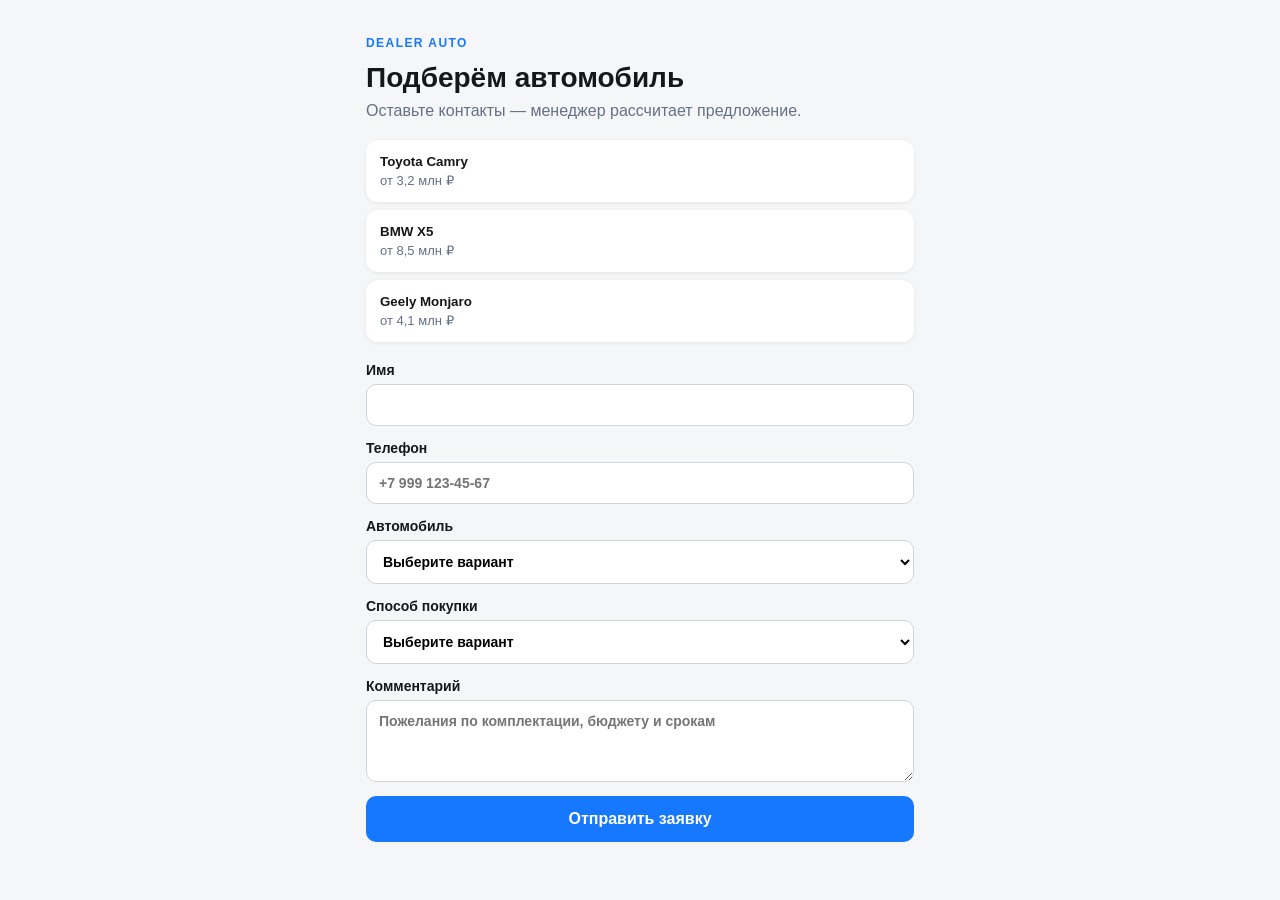
==== showcase_webapp_bot/web/index.html @ 3df27ef3 "Refactor bot structure: migrate to package format, remove legacy files, and enhance configuration ha" ====
<!doctype html>
<html lang="ru">
<head>
  <meta charset="utf-8">
  <meta name="viewport" content="width=device-width, initial-scale=1">
  <title>Подбор автомобиля</title>
  <link rel="stylesheet" href="style.css">
  <script src="https://telegram.org/js/telegram-web-app.js"></script>
</head>
<body>
  <main class="container">
    <p class="eyebrow">DEALER AUTO</p>
    <h1>Подберём автомобиль</h1>
    <p class="subtitle">Оставьте контакты — менеджер рассчитает предложение.</p>
    <section class="cars" aria-label="Примеры автомобилей">
      <button type="button" data-car="Toyota Camry">Toyota Camry <span>от 3,2 млн ₽</span></button>
      <button type="button" data-car="BMW X5">BMW X5 <span>от 8,5 млн ₽</span></button>
      <button type="button" data-car="Geely Monjaro">Geely Monjaro <span>от 4,1 млн ₽</span></button>
    </section>
    <form id="lead-form">
      <label>Имя<input name="name" required maxlength="80" autocomplete="name"></label>
      <label>Телефон<input name="phone" required maxlength="30" inputmode="tel" placeholder="+7 999 123-45-67"></label>
      <label>Автомобиль<select name="car_interest" id="car-interest" required><option value="">Выберите вариант</option><option>Toyota Camry</option><option>BMW X5</option><option>Geely Monjaro</option><option>Нужен индивидуальный подбор</option></select></label>
      <label>Способ покупки<select name="purchase_method" required><option value="">Выберите вариант</option><option>Наличные</option><option>Кредит</option><option>Трейд-ин</option><option>Нужна консультация</option></select></label>
      <label>Комментарий<textarea name="comment" maxlength="500" placeholder="Пожелания по комплектации, бюджету и срокам"></textarea></label>
      <button class="submit" type="submit">Отправить заявку</button>
    </form>
  </main>
  <script src="app.js"></script>
</body>
</html>
---- showcase_webapp_bot/web/style.css ----
:root { color-scheme: light; font-family: Arial, sans-serif; background: var(--tg-theme-bg-color, #f5f6f8); color: var(--tg-theme-text-color, #15171a); }
* { box-sizing: border-box; }
body { margin: 0; }
.container { max-width: 580px; margin: auto; padding: 24px 16px 36px; }
.eyebrow { color: var(--tg-theme-button-color, #1677ff); font-size: 12px; font-weight: 700; letter-spacing: .12em; }
h1 { margin: 4px 0 8px; font-size: 28px; }
.subtitle { margin: 0 0 20px; color: var(--tg-theme-hint-color, #667085); }
.cars { display: grid; gap: 8px; margin-bottom: 20px; }
.cars button { border: 0; border-radius: 12px; padding: 14px; background: #fff; color: inherit; text-align: left; font-weight: 700; box-shadow: 0 1px 4px #00000012; }
.cars span { display: block; margin-top: 4px; color: #667085; font-size: 13px; font-weight: 400; }
form { display: grid; gap: 14px; }
label { display: grid; gap: 6px; font-size: 14px; font-weight: 600; }
input, select, textarea { width: 100%; border: 1px solid #d0d5dd; border-radius: 10px; padding: 12px; font: inherit; background: #fff; }
textarea { min-height: 82px; resize: vertical; }
.submit { border: 0; border-radius: 10px; padding: 14px; background: var(--tg-theme-button-color, #1677ff); color: var(--tg-theme-button-text-color, #fff); font: inherit; font-weight: 700; }
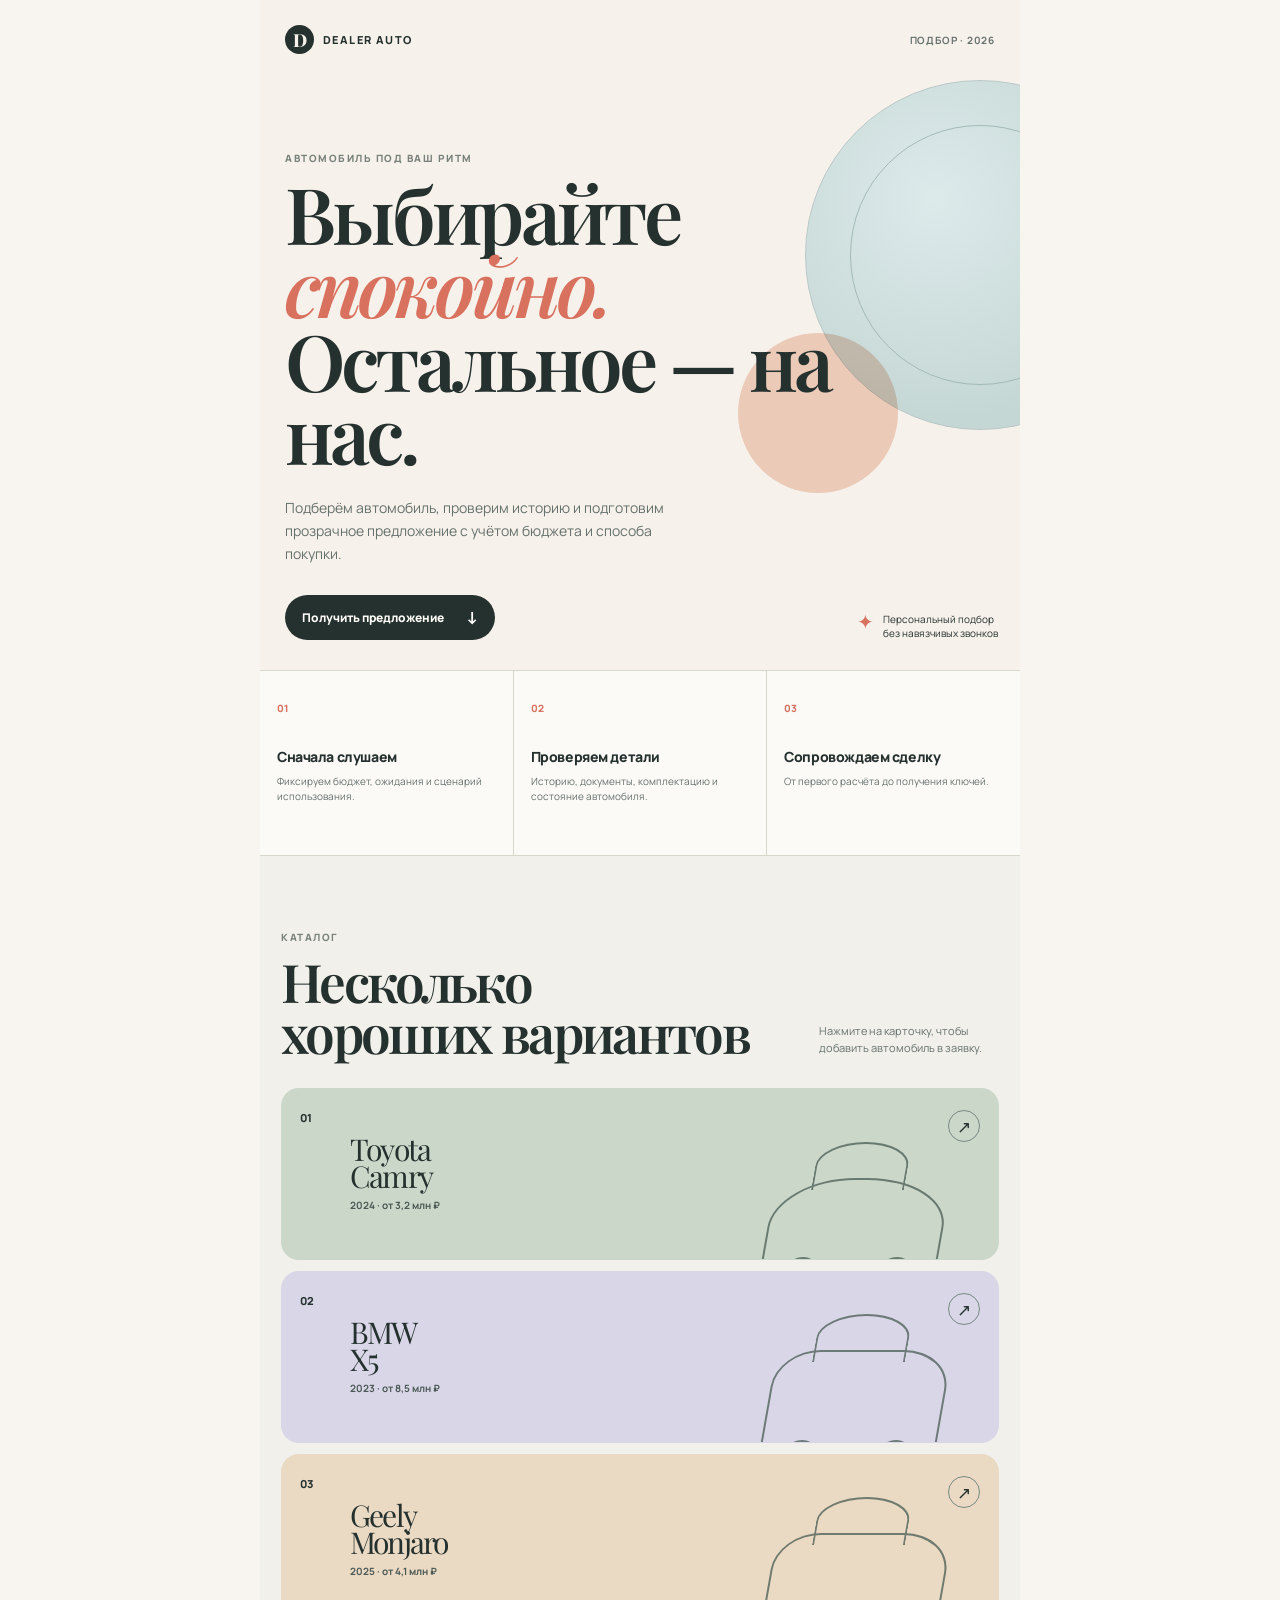
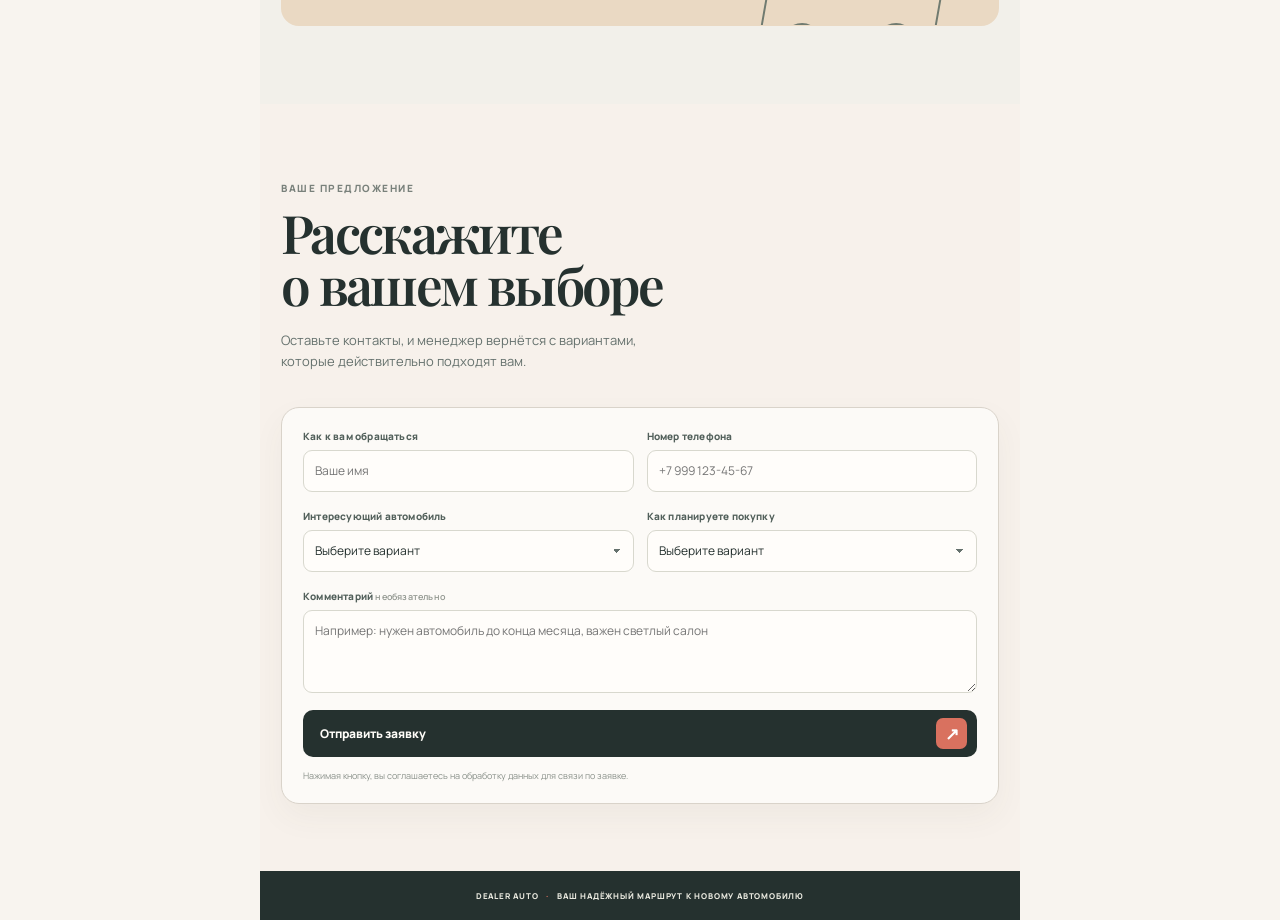
==== commit 4b6169aa: "очистка" ====
--- a/showcase_webapp_bot/web/index.html
+++ b/showcase_webapp_bot/web/index.html
@@ -3,29 +3,140 @@
 <head>
   <meta charset="utf-8">
   <meta name="viewport" content="width=device-width, initial-scale=1">
-  <title>Подбор автомобиля</title>
+  <meta name="theme-color" content="#f7f1eb">
+  <title>Dealer Auto — подбор автомобиля</title>
+  <link rel="preconnect" href="https://fonts.googleapis.com">
+  <link rel="preconnect" href="https://fonts.gstatic.com" crossorigin>
+  <link href="https://fonts.googleapis.com/css2?family=Manrope:wght@400;500;600;700;800&family=Playfair+Display:wght@600;700&display=swap" rel="stylesheet">
   <link rel="stylesheet" href="style.css">
   <script src="https://telegram.org/js/telegram-web-app.js"></script>
 </head>
 <body>
-  <main class="container">
-    <p class="eyebrow">DEALER AUTO</p>
-    <h1>Подберём автомобиль</h1>
-    <p class="subtitle">Оставьте контакты — менеджер рассчитает предложение.</p>
-    <section class="cars" aria-label="Примеры автомобилей">
-      <button type="button" data-car="Toyota Camry">Toyota Camry <span>от 3,2 млн ₽</span></button>
-      <button type="button" data-car="BMW X5">BMW X5 <span>от 8,5 млн ₽</span></button>
-      <button type="button" data-car="Geely Monjaro">Geely Monjaro <span>от 4,1 млн ₽</span></button>
+  <main class="page">
+    <section class="hero">
+      <div class="hero__topline">
+        <a class="brand" href="#top" aria-label="Dealer Auto">
+          <span class="brand__mark">D</span>
+          <span>DEALER AUTO</span>
+        </a>
+        <span class="hero__label">Подбор · 2026</span>
+      </div>
+
+      <div class="hero__content" id="top">
+        <p class="kicker">Автомобиль под ваш ритм</p>
+        <h1>Выбирайте <em>спокойно.</em><br>Остальное — на нас.</h1>
+        <p class="hero__description">Подберём автомобиль, проверим историю и подготовим прозрачное предложение с учётом бюджета и способа покупки.</p>
+        <a class="hero__cta" href="#request">Получить предложение <span>↓</span></a>
+      </div>
+
+      <div class="hero__note">
+        <span class="hero__note-icon">✦</span>
+        <p>Персональный подбор<br>без навязчивых звонков</p>
+      </div>
+      <div class="orb orb--blue"></div>
+      <div class="orb orb--peach"></div>
     </section>
-    <form id="lead-form">
-      <label>Имя<input name="name" required maxlength="80" autocomplete="name"></label>
-      <label>Телефон<input name="phone" required maxlength="30" inputmode="tel" placeholder="+7 999 123-45-67"></label>
-      <label>Автомобиль<select name="car_interest" id="car-interest" required><option value="">Выберите вариант</option><option>Toyota Camry</option><option>BMW X5</option><option>Geely Monjaro</option><option>Нужен индивидуальный подбор</option></select></label>
-      <label>Способ покупки<select name="purchase_method" required><option value="">Выберите вариант</option><option>Наличные</option><option>Кредит</option><option>Трейд-ин</option><option>Нужна консультация</option></select></label>
-      <label>Комментарий<textarea name="comment" maxlength="500" placeholder="Пожелания по комплектации, бюджету и срокам"></textarea></label>
-      <button class="submit" type="submit">Отправить заявку</button>
-    </form>
+
+    <section class="benefits" aria-label="Преимущества">
+      <article class="benefit">
+        <span>01</span>
+        <h2>Сначала слушаем</h2>
+        <p>Фиксируем бюджет, ожидания и сценарий использования.</p>
+      </article>
+      <article class="benefit">
+        <span>02</span>
+        <h2>Проверяем детали</h2>
+        <p>Историю, документы, комплектацию и состояние автомобиля.</p>
+      </article>
+      <article class="benefit">
+        <span>03</span>
+        <h2>Сопровождаем сделку</h2>
+        <p>От первого расчёта до получения ключей.</p>
+      </article>
+    </section>
+
+    <section class="catalog" aria-labelledby="catalog-title">
+      <div class="section-heading">
+        <div>
+          <p class="kicker">Каталог</p>
+          <h2 id="catalog-title">Несколько<br>хороших вариантов</h2>
+        </div>
+        <p>Нажмите на карточку, чтобы добавить автомобиль в заявку.</p>
+      </div>
+
+      <div class="car-list">
+        <button class="car-card car-card--sage" type="button" data-car="Toyota Camry" aria-pressed="false">
+          <span class="car-card__number">01</span>
+          <span class="car-card__visual car-card__visual--sedan" aria-hidden="true"><i></i></span>
+          <span class="car-card__title">Toyota<br>Camry</span>
+          <span class="car-card__meta">2024 · от 3,2 млн ₽</span>
+          <span class="car-card__arrow">↗</span>
+        </button>
+        <button class="car-card car-card--lavender" type="button" data-car="BMW X5" aria-pressed="false">
+          <span class="car-card__number">02</span>
+          <span class="car-card__visual car-card__visual--suv" aria-hidden="true"><i></i></span>
+          <span class="car-card__title">BMW<br>X5</span>
+          <span class="car-card__meta">2023 · от 8,5 млн ₽</span>
+          <span class="car-card__arrow">↗</span>
+        </button>
+        <button class="car-card car-card--sand" type="button" data-car="Geely Monjaro" aria-pressed="false">
+          <span class="car-card__number">03</span>
+          <span class="car-card__visual car-card__visual--suv" aria-hidden="true"><i></i></span>
+          <span class="car-card__title">Geely<br>Monjaro</span>
+          <span class="car-card__meta">2025 · от 4,1 млн ₽</span>
+          <span class="car-card__arrow">↗</span>
+        </button>
+      </div>
+    </section>
+
+    <section class="request" id="request" aria-labelledby="request-title">
+      <div class="request__intro">
+        <p class="kicker">Ваше предложение</p>
+        <h2 id="request-title">Расскажите<br>о вашем выборе</h2>
+        <p>Оставьте контакты, и менеджер вернётся с вариантами, которые действительно подходят вам.</p>
+      </div>
+
+      <form class="lead-form" id="lead-form">
+        <label class="field">
+          <span>Как к вам обращаться</span>
+          <input name="name" required maxlength="80" autocomplete="name" placeholder="Ваше имя">
+        </label>
+        <label class="field">
+          <span>Номер телефона</span>
+          <input name="phone" required maxlength="30" inputmode="tel" autocomplete="tel" placeholder="+7 999 123-45-67">
+        </label>
+        <label class="field">
+          <span>Интересующий автомобиль</span>
+          <select name="car_interest" id="car-interest" required>
+            <option value="">Выберите вариант</option>
+            <option>Toyota Camry</option>
+            <option>BMW X5</option>
+            <option>Geely Monjaro</option>
+            <option>Нужен индивидуальный подбор</option>
+          </select>
+        </label>
+        <label class="field">
+          <span>Как планируете покупку</span>
+          <select name="purchase_method" required>
+            <option value="">Выберите вариант</option>
+            <option>Наличные</option>
+            <option>Кредит</option>
+            <option>Трейд-ин</option>
+            <option>Нужна консультация</option>
+          </select>
+        </label>
+        <label class="field field--full">
+          <span>Комментарий <small>необязательно</small></span>
+          <textarea name="comment" maxlength="500" placeholder="Например: нужен автомобиль до конца месяца, важен светлый салон"></textarea>
+        </label>
+        <button class="submit" type="submit"><span>Отправить заявку</span><i>↗</i></button>
+        <p class="form-note">Нажимая кнопку, вы соглашаетесь на обработку данных для связи по заявке.</p>
+      </form>
+    </section>
+
+    <footer>DEALER AUTO <span>·</span> ВАШ НАДЁЖНЫЙ МАРШРУТ К НОВОМУ АВТОМОБИЛЮ</footer>
   </main>
+  <div class="toast" id="toast" role="status" aria-live="polite"></div>
   <script src="app.js"></script>
 </body>
 </html>
--- a/showcase_webapp_bot/web/style.css
+++ b/showcase_webapp_bot/web/style.css
@@ -1,15 +1,100 @@
-:root { color-scheme: light; font-family: Arial, sans-serif; background: var(--tg-theme-bg-color, #f5f6f8); color: var(--tg-theme-text-color, #15171a); }
+:root {
+  --ink: #25312f;
+  --muted: #65716d;
+  --paper: #f8f4ef;
+  --cream: #fcfaf7;
+  --line: #d8d7cc;
+  --sage: #cbd8c9;
+  --lavender: #d9d6e8;
+  --sand: #ead9c3;
+  --coral: #d9715f;
+  font-family: "Manrope", Arial, sans-serif;
+  color: var(--ink);
+  background: var(--paper);
+}
+
 * { box-sizing: border-box; }
-body { margin: 0; }
-.container { max-width: 580px; margin: auto; padding: 24px 16px 36px; }
-.eyebrow { color: var(--tg-theme-button-color, #1677ff); font-size: 12px; font-weight: 700; letter-spacing: .12em; }
-h1 { margin: 4px 0 8px; font-size: 28px; }
-.subtitle { margin: 0 0 20px; color: var(--tg-theme-hint-color, #667085); }
-.cars { display: grid; gap: 8px; margin-bottom: 20px; }
-.cars button { border: 0; border-radius: 12px; padding: 14px; background: #fff; color: inherit; text-align: left; font-weight: 700; box-shadow: 0 1px 4px #00000012; }
-.cars span { display: block; margin-top: 4px; color: #667085; font-size: 13px; font-weight: 400; }
-form { display: grid; gap: 14px; }
-label { display: grid; gap: 6px; font-size: 14px; font-weight: 600; }
-input, select, textarea { width: 100%; border: 1px solid #d0d5dd; border-radius: 10px; padding: 12px; font: inherit; background: #fff; }
-textarea { min-height: 82px; resize: vertical; }
-.submit { border: 0; border-radius: 10px; padding: 14px; background: var(--tg-theme-button-color, #1677ff); color: var(--tg-theme-button-text-color, #fff); font: inherit; font-weight: 700; }
+html { scroll-behavior: smooth; }
+body { margin: 0; background: var(--paper); }
+button, input, select, textarea { font: inherit; }
+button { cursor: pointer; }
+
+.page { max-width: 760px; margin: 0 auto; overflow: hidden; background: var(--cream); }
+.hero { position: relative; min-height: 590px; padding: 25px 25px 30px; overflow: hidden; background: #f7f1eb; }
+.hero__topline, .section-heading, .request { position: relative; z-index: 2; }
+.hero__topline { display: flex; justify-content: space-between; align-items: center; }
+.brand { display: inline-flex; align-items: center; gap: 9px; color: var(--ink); text-decoration: none; font-size: 11px; font-weight: 800; letter-spacing: .13em; }
+.brand__mark { display: grid; width: 29px; height: 29px; place-items: center; border-radius: 50%; background: var(--ink); color: #f7f1eb; font-family: "Playfair Display", serif; font-size: 18px; letter-spacing: 0; }
+.hero__label { color: var(--muted); font-size: 10px; font-weight: 700; letter-spacing: .08em; text-transform: uppercase; }
+.hero__content { position: relative; z-index: 1; margin-top: 97px; max-width: 560px; }
+.kicker { margin: 0 0 12px; color: #79817b; font-size: 10px; font-weight: 800; letter-spacing: .15em; text-transform: uppercase; }
+h1, h2 { margin: 0; font-family: "Playfair Display", Georgia, serif; font-weight: 600; letter-spacing: -.05em; }
+h1 { font-size: clamp(46px, 10vw, 78px); line-height: .94; }
+h1 em { color: var(--coral); font-weight: 600; }
+.hero__description { max-width: 390px; margin: 26px 0 29px; color: var(--muted); font-size: 14px; line-height: 1.65; }
+.hero__cta { display: inline-flex; align-items: center; gap: 22px; padding: 14px 17px; border-radius: 99px; background: var(--ink); color: #fffdf9; font-size: 12px; font-weight: 800; text-decoration: none; transition: transform .2s ease, background .2s ease; }
+.hero__cta:hover { background: #394743; transform: translateY(-2px); }
+.hero__cta span { font-size: 17px; line-height: .7; }
+.hero__note { position: absolute; z-index: 2; right: 22px; bottom: 29px; display: flex; gap: 9px; align-items: flex-start; color: var(--ink); font-size: 10px; line-height: 1.45; }
+.hero__note p { margin: 0; }
+.hero__note-icon { color: var(--coral); font-size: 20px; line-height: 1; }
+.orb { position: absolute; border-radius: 50%; filter: blur(.2px); }
+.orb--blue { width: 350px; height: 350px; right: -135px; top: 80px; border: 1px solid #b9c7c7; background: radial-gradient(circle at 37% 34%, #dceaea, #c5d7d5 70%); }
+.orb--blue::before { content: ""; position: absolute; inset: 44px; border: 1px solid #a3bab6; border-radius: inherit; }
+.orb--peach { width: 160px; height: 160px; top: 333px; right: 122px; background: #efc8b5; opacity: .75; mix-blend-mode: multiply; }
+
+.benefits { display: grid; grid-template-columns: repeat(3, 1fr); gap: 1px; background: var(--line); border-top: 1px solid var(--line); border-bottom: 1px solid var(--line); }
+.benefit { min-height: 184px; padding: 24px 17px; background: var(--cream); }
+.benefit span { color: var(--coral); font-size: 10px; font-weight: 800; }
+.benefit h2 { margin-top: 30px; font-family: "Manrope", Arial, sans-serif; font-size: 14px; font-weight: 800; letter-spacing: -.03em; }
+.benefit p { margin: 8px 0 0; color: var(--muted); font-size: 10px; line-height: 1.5; }
+
+.catalog { padding: 74px 21px 78px; background: #f2f0ea; }
+.section-heading { display: flex; justify-content: space-between; gap: 20px; align-items: end; margin-bottom: 29px; }
+.section-heading h2, .request h2 { font-size: clamp(34px, 7.5vw, 53px); line-height: .98; }
+.section-heading > p { max-width: 180px; margin: 0 0 3px; color: var(--muted); font-size: 11px; line-height: 1.55; }
+.car-list { display: grid; gap: 11px; }
+.car-card { position: relative; display: grid; grid-template-columns: 50px 1fr auto; grid-template-rows: auto auto; min-height: 172px; padding: 21px 18px; overflow: hidden; border: 1px solid transparent; border-radius: 18px; color: var(--ink); text-align: left; transition: transform .22s ease, border-color .22s ease, box-shadow .22s ease; }
+.car-card:hover, .car-card.is-selected { border-color: var(--ink); box-shadow: 5px 6px 0 #25312f; transform: translate(-3px, -3px); }
+.car-card--sage { background: var(--sage); }
+.car-card--lavender { background: var(--lavender); }
+.car-card--sand { background: var(--sand); }
+.car-card__number { align-self: start; font-size: 11px; font-weight: 800; }
+.car-card__title { position: relative; z-index: 1; grid-column: 2; align-self: end; font-family: "Playfair Display", Georgia, serif; font-size: 30px; line-height: .9; letter-spacing: -.06em; }
+.car-card__meta { position: relative; z-index: 1; grid-column: 2; margin-top: 8px; color: #4b5955; font-size: 10px; font-weight: 700; }
+.car-card__arrow { display: grid; grid-column: 3; grid-row: 1; width: 32px; height: 32px; place-items: center; border: 1px solid #788883; border-radius: 50%; font-size: 17px; }
+.car-card__visual { position: absolute; z-index: 0; right: 55px; bottom: -22px; width: 176px; height: 103px; border: 2px solid #4e6059; border-radius: 45% 48% 15% 15% / 48% 48% 12% 12%; opacity: .78; transform: skewX(-10deg); }
+.car-card__visual::before, .car-card__visual::after { content: ""; position: absolute; bottom: -16px; width: 34px; height: 34px; border: 2px solid #4e6059; border-radius: 50%; background: inherit; }
+.car-card__visual::before { left: 20px; }.car-card__visual::after { right: 20px; }
+.car-card__visual i { position: absolute; left: 35px; top: -38px; width: 93px; height: 48px; border: 2px solid #4e6059; border-bottom: 0; border-radius: 50% 50% 0 0; }
+.car-card__visual--suv { height: 114px; border-radius: 25% 28% 12% 12% / 32% 35% 12% 12%; }
+
+.request { padding: 77px 21px 67px; background: #f7f1eb; }
+.request__intro { max-width: 460px; }
+.request__intro > p:last-child { max-width: 380px; margin: 19px 0 35px; color: var(--muted); font-size: 13px; line-height: 1.6; }
+.lead-form { display: grid; grid-template-columns: repeat(2, minmax(0, 1fr)); gap: 17px 13px; padding: 21px; border: 1px solid #d9d3ca; border-radius: 18px; background: #fcfaf7; box-shadow: 0 13px 32px #4d4c3c0d; }
+.field { display: grid; gap: 7px; }
+.field--full { grid-column: 1 / -1; }
+.field > span { color: #52605b; font-size: 10px; font-weight: 800; letter-spacing: .02em; }
+.field small { color: #929790; font-size: 9px; font-weight: 600; }
+input, select, textarea { width: 100%; appearance: none; border: 1px solid #d8d8ce; border-radius: 9px; outline: none; background: #fffdfa; color: var(--ink); font-size: 12px; transition: border-color .2s ease, box-shadow .2s ease; }
+input, select { height: 42px; padding: 0 11px; }
+select { background-image: linear-gradient(45deg, transparent 50%, #65716d 50%), linear-gradient(135deg, #65716d 50%, transparent 50%); background-position: calc(100% - 16px) 18px, calc(100% - 12px) 18px; background-size: 4px 4px, 4px 4px; background-repeat: no-repeat; }
+textarea { min-height: 83px; padding: 11px; resize: vertical; }
+input:focus, select:focus, textarea:focus { border-color: #8da9a2; box-shadow: 0 0 0 3px #cbd8c980; }
+.submit { display: flex; grid-column: 1 / -1; justify-content: space-between; align-items: center; padding: 8px 10px 8px 17px; border: 0; border-radius: 10px; background: var(--ink); color: #fffdf9; font-size: 12px; font-weight: 800; transition: transform .2s ease, background .2s ease; }
+.submit:hover { background: #3d504b; transform: translateY(-2px); }
+.submit i { display: grid; width: 31px; height: 31px; place-items: center; border-radius: 7px; background: var(--coral); color: #fff; font-style: normal; font-size: 17px; }
+.form-note { grid-column: 1 / -1; margin: -5px 0 0; color: #8a918a; font-size: 9px; line-height: 1.45; }
+footer { padding: 19px 17px; background: var(--ink); color: #e9e9df; font-size: 8px; font-weight: 800; letter-spacing: .1em; text-align: center; }
+footer span { margin: 0 5px; color: var(--coral); }
+.toast { position: fixed; z-index: 10; left: 50%; bottom: 24px; width: max-content; max-width: calc(100vw - 40px); padding: 11px 15px; border-radius: 99px; background: var(--ink); color: #fff; font-size: 11px; font-weight: 700; opacity: 0; pointer-events: none; transform: translate(-50%, 20px); transition: opacity .25s ease, transform .25s ease; }
+.toast.is-visible { opacity: 1; transform: translate(-50%, 0); }
+
+@media (max-width: 430px) {
+  .hero { min-height: 564px; }.hero__content { margin-top: 82px; }.hero__label { display: none; }
+  .orb--blue { right: -200px; }.orb--peach { right: 60px; top: 363px; }
+  .benefit { min-height: 161px; padding: 18px 11px; }.benefit h2 { margin-top: 25px; font-size: 12px; }
+  .section-heading { align-items: start; flex-direction: column; }.section-heading > p { max-width: 245px; }
+  .lead-form { grid-template-columns: 1fr; }.field--full { grid-column: auto; }.submit, .form-note { grid-column: auto; }
+}
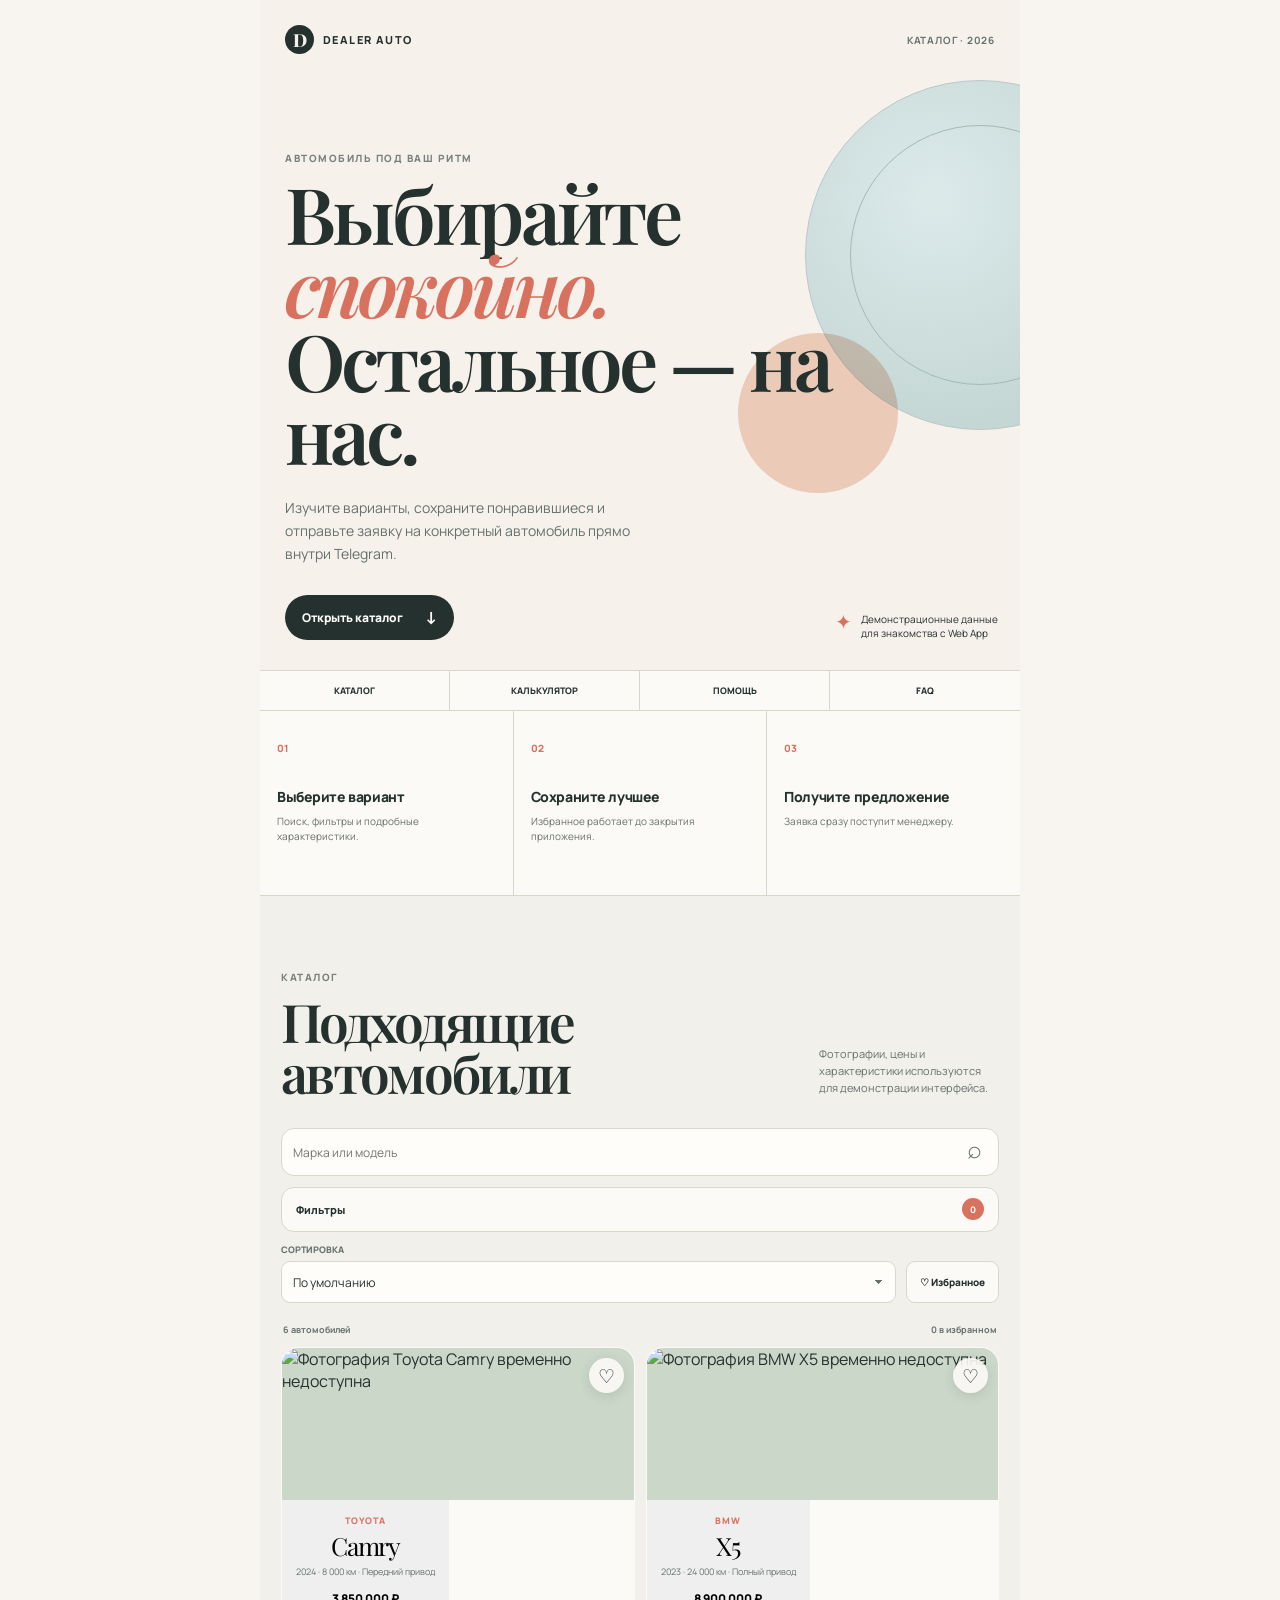
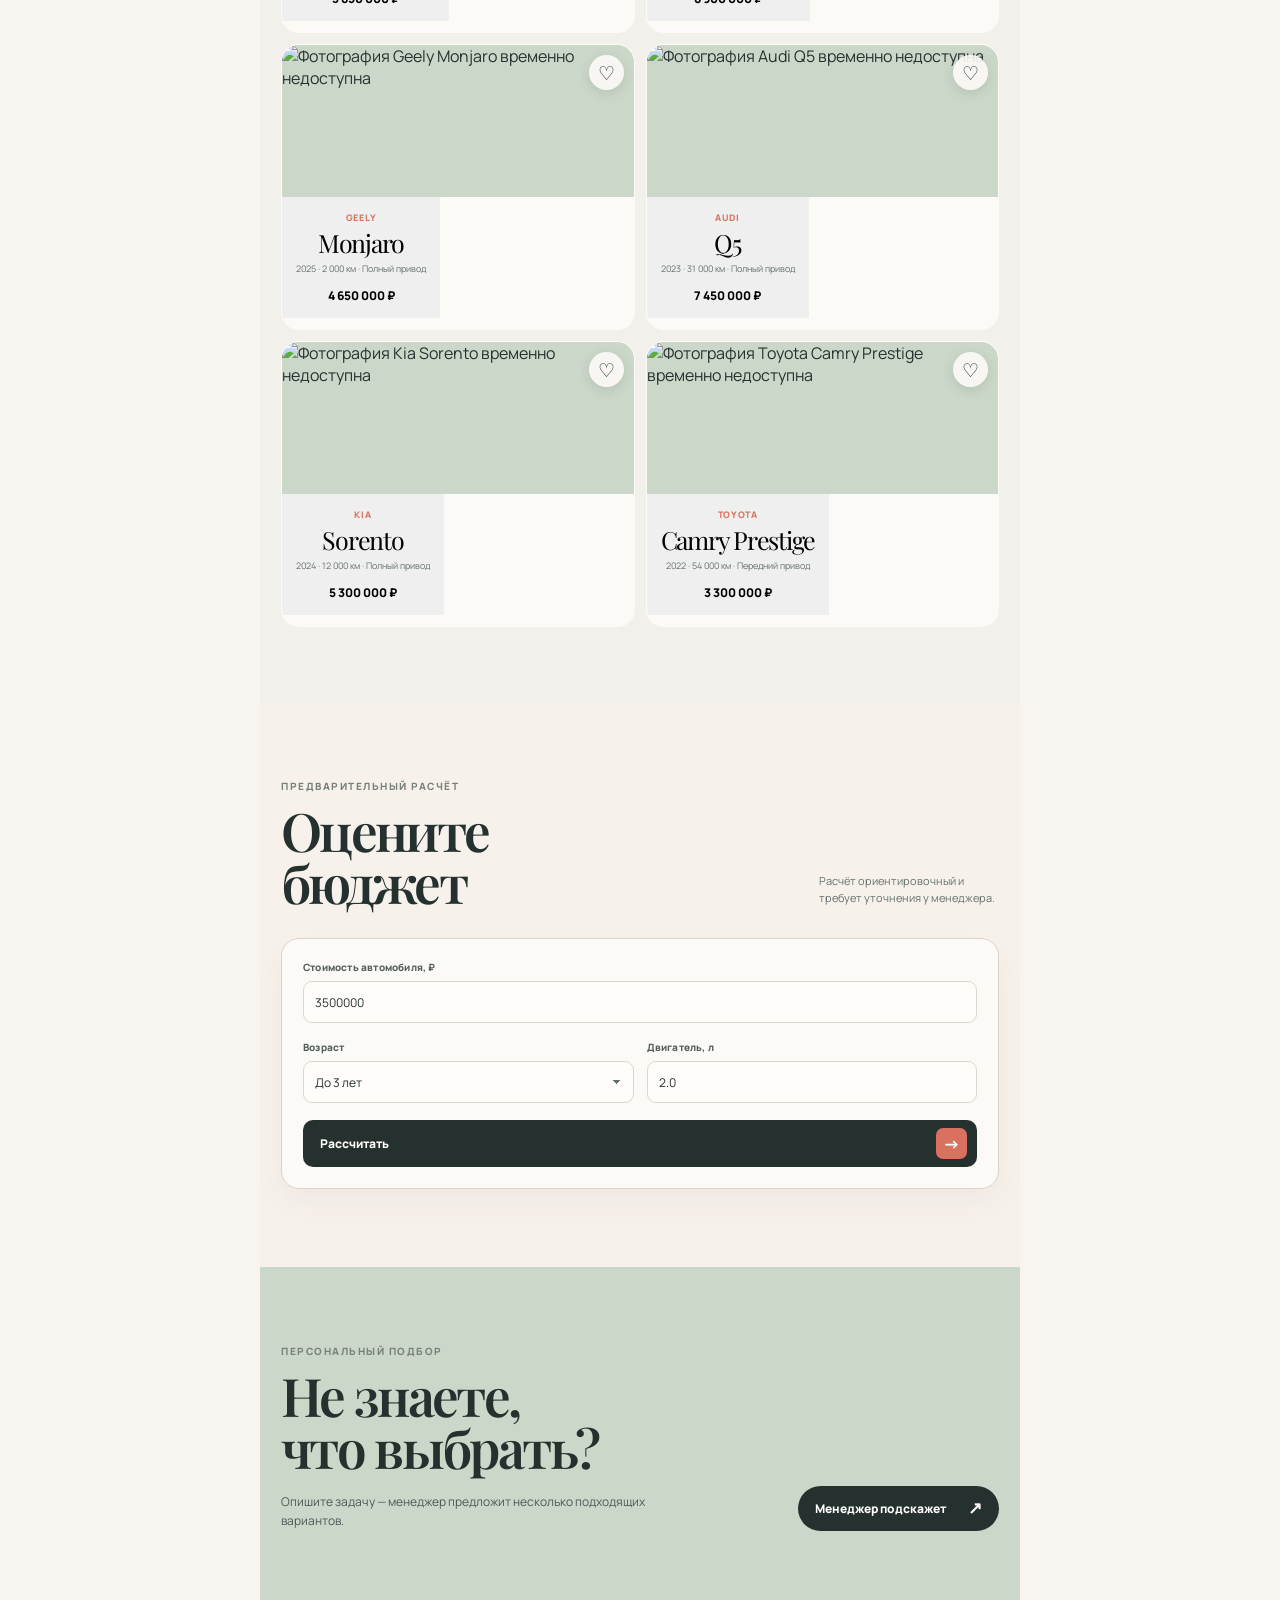
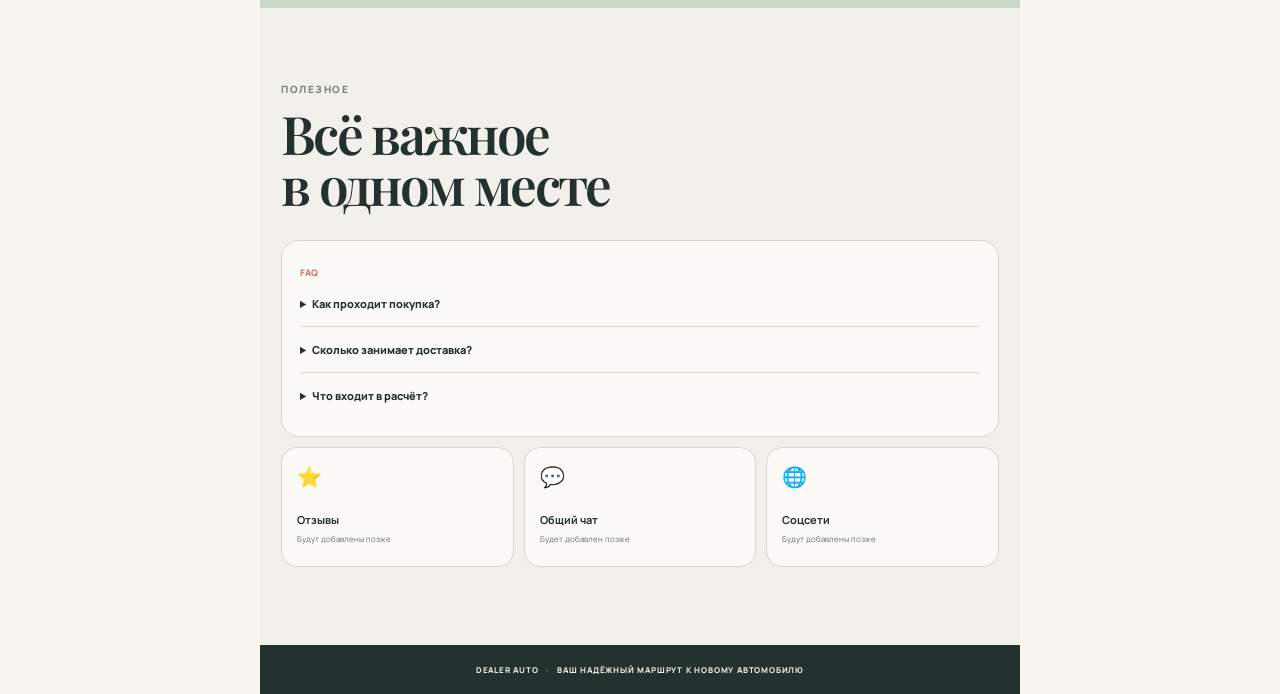
==== commit f9083a41: "webapp1" ====
--- a/showcase_webapp_bot/web/index.html
+++ b/showcase_webapp_bot/web/index.html
@@ -2,9 +2,9 @@
 <html lang="ru">
 <head>
   <meta charset="utf-8">
-  <meta name="viewport" content="width=device-width, initial-scale=1">
+  <meta name="viewport" content="width=device-width, initial-scale=1, viewport-fit=cover">
   <meta name="theme-color" content="#f7f1eb">
-  <title>Dealer Auto — подбор автомобиля</title>
+  <title>Dealer Auto — каталог автомобилей</title>
   <link rel="preconnect" href="https://fonts.googleapis.com">
   <link rel="preconnect" href="https://fonts.gstatic.com" crossorigin>
   <link href="https://fonts.googleapis.com/css2?family=Manrope:wght@400;500;600;700;800&family=Playfair+Display:wght@600;700&display=swap" rel="stylesheet">
@@ -13,129 +13,284 @@
 </head>
 <body>
   <main class="page">
-    <section class="hero">
+    <section class="hero" id="top">
       <div class="hero__topline">
         <a class="brand" href="#top" aria-label="Dealer Auto">
           <span class="brand__mark">D</span>
           <span>DEALER AUTO</span>
         </a>
-        <span class="hero__label">Подбор · 2026</span>
-      </div>
-
-      <div class="hero__content" id="top">
+        <span class="hero__label">Каталог · 2026</span>
+      </div>
+
+      <div class="hero__content">
         <p class="kicker">Автомобиль под ваш ритм</p>
-        <h1>Выбирайте <em>спокойно.</em><br>Остальное — на нас.</h1>
-        <p class="hero__description">Подберём автомобиль, проверим историю и подготовим прозрачное предложение с учётом бюджета и способа покупки.</p>
-        <a class="hero__cta" href="#request">Получить предложение <span>↓</span></a>
+        <h1>Выбирайте <em>спокойно.</em><br>Остальное — <span class="mobile-break">на нас.</span></h1>
+        <p class="hero__description">Изучите варианты, сохраните понравившиеся и отправьте заявку на конкретный автомобиль прямо внутри Telegram.</p>
+        <a class="hero__cta" href="#catalog">Открыть каталог <span>↓</span></a>
       </div>
 
       <div class="hero__note">
         <span class="hero__note-icon">✦</span>
-        <p>Персональный подбор<br>без навязчивых звонков</p>
+        <p>Демонстрационные данные<br>для знакомства с Web App</p>
       </div>
       <div class="orb orb--blue"></div>
       <div class="orb orb--peach"></div>
     </section>
+
+    <nav class="service-nav" aria-label="Разделы Web App">
+      <a href="#catalog">Каталог</a>
+      <a href="#calculator">Калькулятор</a>
+      <a href="#help">Помощь</a>
+      <a href="#info">FAQ</a>
+    </nav>
 
     <section class="benefits" aria-label="Преимущества">
       <article class="benefit">
         <span>01</span>
-        <h2>Сначала слушаем</h2>
-        <p>Фиксируем бюджет, ожидания и сценарий использования.</p>
+        <h2>Выберите вариант</h2>
+        <p>Поиск, фильтры и подробные характеристики.</p>
       </article>
       <article class="benefit">
         <span>02</span>
-        <h2>Проверяем детали</h2>
-        <p>Историю, документы, комплектацию и состояние автомобиля.</p>
+        <h2>Сохраните лучшее</h2>
+        <p>Избранное работает до закрытия приложения.</p>
       </article>
       <article class="benefit">
         <span>03</span>
-        <h2>Сопровождаем сделку</h2>
-        <p>От первого расчёта до получения ключей.</p>
+        <h2>Получите предложение</h2>
+        <p>Заявка сразу поступит менеджеру.</p>
       </article>
     </section>
 
-    <section class="catalog" aria-labelledby="catalog-title">
+    <section class="catalog" id="catalog" aria-labelledby="catalog-title">
       <div class="section-heading">
         <div>
           <p class="kicker">Каталог</p>
-          <h2 id="catalog-title">Несколько<br>хороших вариантов</h2>
-        </div>
-        <p>Нажмите на карточку, чтобы добавить автомобиль в заявку.</p>
-      </div>
-
-      <div class="car-list">
-        <button class="car-card car-card--sage" type="button" data-car="Toyota Camry" aria-pressed="false">
-          <span class="car-card__number">01</span>
-          <span class="car-card__visual car-card__visual--sedan" aria-hidden="true"><i></i></span>
-          <span class="car-card__title">Toyota<br>Camry</span>
-          <span class="car-card__meta">2024 · от 3,2 млн ₽</span>
-          <span class="car-card__arrow">↗</span>
+          <h2 id="catalog-title">Подходящие<br>автомобили</h2>
+        </div>
+        <p>Фотографии, цены и характеристики используются для демонстрации интерфейса.</p>
+      </div>
+
+      <div class="catalog-tools">
+        <label class="search">
+          <span class="sr-only">Поиск по каталогу</span>
+          <input id="search" type="search" placeholder="Марка или модель" autocomplete="off">
+          <i>⌕</i>
+        </label>
+
+        <details class="filters" id="filters">
+          <summary>Фильтры <span id="active-filter-count">0</span></summary>
+          <div class="filters__grid">
+            <label class="field">
+              <span>Марка</span>
+              <select id="brand-filter"><option value="">Все марки</option></select>
+            </label>
+            <label class="field">
+              <span>Цена до</span>
+              <select id="price-filter">
+                <option value="">Любая</option>
+                <option value="4000000">4 млн ₽</option>
+                <option value="6000000">6 млн ₽</option>
+                <option value="9000000">9 млн ₽</option>
+                <option value="12000000">12 млн ₽</option>
+              </select>
+            </label>
+            <label class="field">
+              <span>Год от</span>
+              <select id="year-filter">
+                <option value="">Любой</option>
+                <option value="2022">2022</option>
+                <option value="2023">2023</option>
+                <option value="2024">2024</option>
+                <option value="2025">2025</option>
+              </select>
+            </label>
+            <label class="field">
+              <span>Пробег до</span>
+              <select id="mileage-filter">
+                <option value="">Любой</option>
+                <option value="10000">10 000 км</option>
+                <option value="30000">30 000 км</option>
+                <option value="60000">60 000 км</option>
+              </select>
+            </label>
+            <label class="field">
+              <span>Кузов</span>
+              <select id="body-filter">
+                <option value="">Любой</option>
+                <option value="Седан">Седан</option>
+                <option value="Кроссовер">Кроссовер</option>
+                <option value="Внедорожник">Внедорожник</option>
+              </select>
+            </label>
+            <label class="field">
+              <span>Привод</span>
+              <select id="drive-filter">
+                <option value="">Любой</option>
+                <option value="Передний">Передний</option>
+                <option value="Полный">Полный</option>
+              </select>
+            </label>
+          </div>
+          <button class="text-button" id="reset-filters" type="button">Сбросить фильтры</button>
+        </details>
+
+        <div class="catalog-actions">
+          <label class="sort-control">
+            <span>Сортировка</span>
+            <select id="sort">
+              <option value="default">По умолчанию</option>
+              <option value="price-asc">Цена: сначала ниже</option>
+              <option value="price-desc">Цена: сначала выше</option>
+              <option value="year-desc">Год: сначала новые</option>
+              <option value="year-asc">Год: сначала старые</option>
+            </select>
+          </label>
+          <button class="favorite-filter" id="favorite-filter" type="button" aria-pressed="false">♡ Избранное</button>
+        </div>
+      </div>
+
+      <div class="catalog-status">
+        <span id="result-count">0 автомобилей</span>
+        <span id="favorite-count">0 в избранном</span>
+      </div>
+      <div class="car-list" id="car-list" aria-live="polite"></div>
+      <div class="empty-state" id="empty-state" hidden>
+        <span>⌕</span>
+        <h3>Ничего не найдено</h3>
+        <p>Попробуйте изменить запрос или сбросить фильтры.</p>
+        <button class="secondary-button" type="button" data-reset-filters>Сбросить</button>
+      </div>
+    </section>
+
+    <section class="calculator" id="calculator" aria-labelledby="calculator-title">
+      <div class="section-heading">
+        <div>
+          <p class="kicker">Предварительный расчёт</p>
+          <h2 id="calculator-title">Оцените<br>бюджет</h2>
+        </div>
+        <p>Расчёт ориентировочный и требует уточнения у менеджера.</p>
+      </div>
+      <form class="calculator-form" id="calculator-form">
+        <label class="field field--full">
+          <span>Стоимость автомобиля, ₽</span>
+          <input name="price" type="number" min="50000" max="50000000" step="10000" value="3500000" required>
+        </label>
+        <label class="field">
+          <span>Возраст</span>
+          <select name="age" required>
+            <option value="under_3">До 3 лет</option>
+            <option value="3_to_5">От 3 до 5 лет</option>
+            <option value="over_5">Старше 5 лет</option>
+          </select>
+        </label>
+        <label class="field">
+          <span>Двигатель, л</span>
+          <input name="engine" type="number" min="0.5" max="10" step="0.1" value="2.0" required>
+        </label>
+        <button class="submit" type="submit"><span>Рассчитать</span><i>→</i></button>
+      </form>
+      <div class="calculation-result" id="calculation-result" hidden></div>
+    </section>
+
+    <section class="help" id="help" aria-labelledby="help-title">
+      <div>
+        <p class="kicker">Персональный подбор</p>
+        <h2 id="help-title">Не знаете,<br>что выбрать?</h2>
+        <p>Опишите задачу — менеджер предложит несколько подходящих вариантов.</p>
+      </div>
+      <button class="hero__cta button-reset" type="button" data-open-manager>Менеджер подскажет <span>↗</span></button>
+    </section>
+
+    <section class="info" id="info" aria-labelledby="info-title">
+      <div class="section-heading">
+        <div>
+          <p class="kicker">Полезное</p>
+          <h2 id="info-title">Всё важное<br>в одном месте</h2>
+        </div>
+      </div>
+
+      <div class="info-grid">
+        <article class="info-card">
+          <span>FAQ</span>
+          <details>
+            <summary>Как проходит покупка?</summary>
+            <p>Уточняем задачу, подбираем варианты, согласовываем смету и сопровождаем сделку.</p>
+          </details>
+          <details>
+            <summary>Сколько занимает доставка?</summary>
+            <p>Срок зависит от страны и маршрута. Точный прогноз формируется после выбора автомобиля.</p>
+          </details>
+          <details>
+            <summary>Что входит в расчёт?</summary>
+            <p>Автомобиль, ориентировочная пошлина, доставка и дополнительные расходы.</p>
+          </details>
+        </article>
+        <button class="info-link" type="button" data-placeholder="Группа отзывов будет добавлена позже.">
+          <span>⭐</span><b>Отзывы</b><small>Будут добавлены позже</small>
         </button>
-        <button class="car-card car-card--lavender" type="button" data-car="BMW X5" aria-pressed="false">
-          <span class="car-card__number">02</span>
-          <span class="car-card__visual car-card__visual--suv" aria-hidden="true"><i></i></span>
-          <span class="car-card__title">BMW<br>X5</span>
-          <span class="car-card__meta">2023 · от 8,5 млн ₽</span>
-          <span class="car-card__arrow">↗</span>
+        <button class="info-link" type="button" data-placeholder="Общий чат будет добавлен позже.">
+          <span>💬</span><b>Общий чат</b><small>Будет добавлен позже</small>
         </button>
-        <button class="car-card car-card--sand" type="button" data-car="Geely Monjaro" aria-pressed="false">
-          <span class="car-card__number">03</span>
-          <span class="car-card__visual car-card__visual--suv" aria-hidden="true"><i></i></span>
-          <span class="car-card__title">Geely<br>Monjaro</span>
-          <span class="car-card__meta">2025 · от 4,1 млн ₽</span>
-          <span class="car-card__arrow">↗</span>
+        <button class="info-link" type="button" data-placeholder="Ссылки на социальные сети будут добавлены позже.">
+          <span>🌐</span><b>Соцсети</b><small>Будут добавлены позже</small>
         </button>
       </div>
-    </section>
-
-    <section class="request" id="request" aria-labelledby="request-title">
-      <div class="request__intro">
-        <p class="kicker">Ваше предложение</p>
-        <h2 id="request-title">Расскажите<br>о вашем выборе</h2>
-        <p>Оставьте контакты, и менеджер вернётся с вариантами, которые действительно подходят вам.</p>
-      </div>
-
-      <form class="lead-form" id="lead-form">
-        <label class="field">
-          <span>Как к вам обращаться</span>
-          <input name="name" required maxlength="80" autocomplete="name" placeholder="Ваше имя">
-        </label>
-        <label class="field">
-          <span>Номер телефона</span>
-          <input name="phone" required maxlength="30" inputmode="tel" autocomplete="tel" placeholder="+7 999 123-45-67">
-        </label>
-        <label class="field">
-          <span>Интересующий автомобиль</span>
-          <select name="car_interest" id="car-interest" required>
-            <option value="">Выберите вариант</option>
-            <option>Toyota Camry</option>
-            <option>BMW X5</option>
-            <option>Geely Monjaro</option>
-            <option>Нужен индивидуальный подбор</option>
-          </select>
-        </label>
-        <label class="field">
-          <span>Как планируете покупку</span>
-          <select name="purchase_method" required>
-            <option value="">Выберите вариант</option>
-            <option>Наличные</option>
-            <option>Кредит</option>
-            <option>Трейд-ин</option>
-            <option>Нужна консультация</option>
-          </select>
-        </label>
-        <label class="field field--full">
-          <span>Комментарий <small>необязательно</small></span>
-          <textarea name="comment" maxlength="500" placeholder="Например: нужен автомобиль до конца месяца, важен светлый салон"></textarea>
-        </label>
-        <button class="submit" type="submit"><span>Отправить заявку</span><i>↗</i></button>
-        <p class="form-note">Нажимая кнопку, вы соглашаетесь на обработку данных для связи по заявке.</p>
-      </form>
     </section>
 
     <footer>DEALER AUTO <span>·</span> ВАШ НАДЁЖНЫЙ МАРШРУТ К НОВОМУ АВТОМОБИЛЮ</footer>
   </main>
+
+  <dialog class="car-dialog" id="car-dialog" aria-labelledby="car-dialog-title">
+    <button class="dialog-close" type="button" data-close-dialog aria-label="Закрыть">×</button>
+    <div id="car-dialog-content"></div>
+  </dialog>
+
+  <dialog class="lead-dialog" id="lead-dialog" aria-labelledby="lead-dialog-title">
+    <button class="dialog-close" type="button" data-close-lead aria-label="Закрыть">×</button>
+    <div class="request__intro">
+      <p class="kicker" id="lead-kicker">Заявка</p>
+      <h2 id="lead-dialog-title">Получить<br>предложение</h2>
+      <p id="lead-description">Оставьте контакты, и менеджер свяжется с вами.</p>
+    </div>
+    <form class="lead-form" id="lead-form">
+      <input type="hidden" name="lead_type" value="car">
+      <input type="hidden" name="car_id">
+      <label class="field">
+        <span>Как к вам обращаться</span>
+        <input name="name" required maxlength="80" autocomplete="name" placeholder="Ваше имя">
+      </label>
+      <label class="field">
+        <span>Номер телефона</span>
+        <input name="phone" required maxlength="30" inputmode="tel" autocomplete="tel" placeholder="+7 999 123-45-67">
+      </label>
+      <label class="field field--full">
+        <span>Telegram username <small>необязательно</small></span>
+        <input name="username" maxlength="64" autocomplete="username" placeholder="@username">
+      </label>
+      <label class="field">
+        <span>Автомобиль</span>
+        <input name="car_interest" id="car-interest" required maxlength="80" readonly>
+      </label>
+      <label class="field">
+        <span>Способ покупки</span>
+        <select name="purchase_method" required>
+          <option value="">Выберите вариант</option>
+          <option>Наличные</option>
+          <option>Кредит</option>
+          <option>Трейд-ин</option>
+          <option>Нужна консультация</option>
+        </select>
+      </label>
+      <label class="field field--full">
+        <span>Комментарий <small>необязательно</small></span>
+        <textarea name="comment" maxlength="500" placeholder="Ваши пожелания по автомобилю"></textarea>
+      </label>
+      <button class="submit" type="submit"><span>Отправить заявку</span><i>↗</i></button>
+      <p class="form-note">Нажимая кнопку, вы соглашаетесь на обработку данных для связи по заявке.</p>
+    </form>
+  </dialog>
+
   <div class="toast" id="toast" role="status" aria-live="polite"></div>
   <script src="app.js"></script>
 </body>
--- a/showcase_webapp_bot/web/style.css
+++ b/showcase_webapp_bot/web/style.css
@@ -18,10 +18,12 @@
 body { margin: 0; background: var(--paper); }
 button, input, select, textarea { font: inherit; }
 button { cursor: pointer; }
+.button-reset { border: 0; }
+.sr-only { position: absolute; width: 1px; height: 1px; padding: 0; overflow: hidden; clip: rect(0, 0, 0, 0); white-space: nowrap; border: 0; }
 
 .page { max-width: 760px; margin: 0 auto; overflow: hidden; background: var(--cream); }
 .hero { position: relative; min-height: 590px; padding: 25px 25px 30px; overflow: hidden; background: #f7f1eb; }
-.hero__topline, .section-heading, .request { position: relative; z-index: 2; }
+.hero__topline, .section-heading, .help { position: relative; z-index: 2; }
 .hero__topline { display: flex; justify-content: space-between; align-items: center; }
 .brand { display: inline-flex; align-items: center; gap: 9px; color: var(--ink); text-decoration: none; font-size: 11px; font-weight: 800; letter-spacing: .13em; }
 .brand__mark { display: grid; width: 29px; height: 29px; place-items: center; border-radius: 50%; background: var(--ink); color: #f7f1eb; font-family: "Playfair Display", serif; font-size: 18px; letter-spacing: 0; }
@@ -43,58 +45,140 @@
 .orb--blue::before { content: ""; position: absolute; inset: 44px; border: 1px solid #a3bab6; border-radius: inherit; }
 .orb--peach { width: 160px; height: 160px; top: 333px; right: 122px; background: #efc8b5; opacity: .75; mix-blend-mode: multiply; }
 
-.benefits { display: grid; grid-template-columns: repeat(3, 1fr); gap: 1px; background: var(--line); border-top: 1px solid var(--line); border-bottom: 1px solid var(--line); }
-.benefit { min-height: 184px; padding: 24px 17px; background: var(--cream); }
+.service-nav { position: sticky; z-index: 8; top: 0; display: grid; grid-template-columns: repeat(4, 1fr); border-top: 1px solid var(--line); border-bottom: 1px solid var(--line); background: #fcfaf7eF; backdrop-filter: blur(12px); }
+.service-nav a { padding: 13px 4px; border-right: 1px solid var(--line); color: var(--ink); font-size: 9px; font-weight: 800; text-align: center; text-decoration: none; text-transform: uppercase; }
+.service-nav a:last-child { border-right: 0; }
+.benefits { display: grid; grid-template-columns: repeat(3, minmax(0, 1fr)); gap: 1px; background: var(--line); border-bottom: 1px solid var(--line); }
+.benefit { min-width: 0; min-height: 184px; padding: 24px 17px; background: var(--cream); }
 .benefit span { color: var(--coral); font-size: 10px; font-weight: 800; }
 .benefit h2 { margin-top: 30px; font-family: "Manrope", Arial, sans-serif; font-size: 14px; font-weight: 800; letter-spacing: -.03em; }
 .benefit p { margin: 8px 0 0; color: var(--muted); font-size: 10px; line-height: 1.5; }
 
-.catalog { padding: 74px 21px 78px; background: #f2f0ea; }
+.catalog, .calculator, .info { padding: 74px 21px 78px; background: #f2f0ea; }
 .section-heading { display: flex; justify-content: space-between; gap: 20px; align-items: end; margin-bottom: 29px; }
-.section-heading h2, .request h2 { font-size: clamp(34px, 7.5vw, 53px); line-height: .98; }
+.section-heading h2, .help h2, .request__intro h2 { font-size: clamp(34px, 7.5vw, 53px); line-height: .98; }
 .section-heading > p { max-width: 180px; margin: 0 0 3px; color: var(--muted); font-size: 11px; line-height: 1.55; }
-.car-list { display: grid; gap: 11px; }
-.car-card { position: relative; display: grid; grid-template-columns: 50px 1fr auto; grid-template-rows: auto auto; min-height: 172px; padding: 21px 18px; overflow: hidden; border: 1px solid transparent; border-radius: 18px; color: var(--ink); text-align: left; transition: transform .22s ease, border-color .22s ease, box-shadow .22s ease; }
-.car-card:hover, .car-card.is-selected { border-color: var(--ink); box-shadow: 5px 6px 0 #25312f; transform: translate(-3px, -3px); }
-.car-card--sage { background: var(--sage); }
-.car-card--lavender { background: var(--lavender); }
-.car-card--sand { background: var(--sand); }
-.car-card__number { align-self: start; font-size: 11px; font-weight: 800; }
-.car-card__title { position: relative; z-index: 1; grid-column: 2; align-self: end; font-family: "Playfair Display", Georgia, serif; font-size: 30px; line-height: .9; letter-spacing: -.06em; }
-.car-card__meta { position: relative; z-index: 1; grid-column: 2; margin-top: 8px; color: #4b5955; font-size: 10px; font-weight: 700; }
-.car-card__arrow { display: grid; grid-column: 3; grid-row: 1; width: 32px; height: 32px; place-items: center; border: 1px solid #788883; border-radius: 50%; font-size: 17px; }
-.car-card__visual { position: absolute; z-index: 0; right: 55px; bottom: -22px; width: 176px; height: 103px; border: 2px solid #4e6059; border-radius: 45% 48% 15% 15% / 48% 48% 12% 12%; opacity: .78; transform: skewX(-10deg); }
-.car-card__visual::before, .car-card__visual::after { content: ""; position: absolute; bottom: -16px; width: 34px; height: 34px; border: 2px solid #4e6059; border-radius: 50%; background: inherit; }
-.car-card__visual::before { left: 20px; }.car-card__visual::after { right: 20px; }
-.car-card__visual i { position: absolute; left: 35px; top: -38px; width: 93px; height: 48px; border: 2px solid #4e6059; border-bottom: 0; border-radius: 50% 50% 0 0; }
-.car-card__visual--suv { height: 114px; border-radius: 25% 28% 12% 12% / 32% 35% 12% 12%; }
+.catalog-tools { display: grid; gap: 11px; margin-bottom: 17px; }
+.search { position: relative; display: block; }
+.search input { height: 48px; padding-right: 48px; border-radius: 13px; }
+.search i { position: absolute; right: 17px; top: 8px; color: var(--muted); font-family: Georgia, serif; font-size: 25px; font-style: normal; }
+.filters { border: 1px solid #d8d8ce; border-radius: 13px; background: var(--cream); }
+.filters summary { display: flex; justify-content: space-between; padding: 14px; font-size: 11px; font-weight: 800; list-style: none; cursor: pointer; }
+.filters summary::-webkit-details-marker { display: none; }
+.filters summary span { display: grid; width: 22px; height: 22px; place-items: center; margin: -4px 0; border-radius: 50%; background: var(--coral); color: #fff; font-size: 9px; }
+.filters__grid { display: grid; grid-template-columns: repeat(2, 1fr); gap: 12px; padding: 5px 14px 14px; border-top: 1px solid var(--line); }
+.text-button { margin: 0 14px 14px; padding: 0; border: 0; background: transparent; color: var(--coral); font-size: 10px; font-weight: 800; }
+.catalog-actions { display: grid; grid-template-columns: 1fr auto; gap: 10px; align-items: end; }
+.sort-control { display: grid; gap: 5px; }
+.sort-control span { color: var(--muted); font-size: 9px; font-weight: 800; text-transform: uppercase; }
+.favorite-filter { height: 42px; padding: 0 13px; border: 1px solid #d8d8ce; border-radius: 9px; background: var(--cream); color: var(--ink); font-size: 10px; font-weight: 800; }
+.favorite-filter[aria-pressed="true"] { border-color: var(--coral); background: #f3d8d0; color: #8d3f31; }
+.catalog-status { display: flex; justify-content: space-between; margin: 20px 2px 11px; color: var(--muted); font-size: 9px; font-weight: 700; }
+.car-list { display: grid; grid-template-columns: repeat(2, minmax(0, 1fr)); gap: 11px; }
+.car-card { position: relative; min-height: 286px; padding: 0; overflow: hidden; border: 1px solid transparent; border-radius: 18px; background: var(--cream); color: var(--ink); text-align: left; transition: transform .22s ease, border-color .22s ease, box-shadow .22s ease; }
+.car-card:hover { border-color: var(--ink); box-shadow: 5px 6px 0 #25312f; transform: translate(-3px, -3px); }
+.car-card__image { display: block; width: 100%; height: 152px; object-fit: cover; background: var(--sage); }
+.car-card__content { display: grid; gap: 7px; padding: 14px; }
+.car-card__brand { color: var(--coral); font-size: 9px; font-weight: 800; letter-spacing: .08em; text-transform: uppercase; }
+.car-card__title { font-family: "Playfair Display", Georgia, serif; font-size: 25px; line-height: .95; letter-spacing: -.05em; }
+.car-card__meta { color: var(--muted); font-size: 9px; line-height: 1.5; }
+.car-card__price { margin-top: 4px; font-size: 12px; font-weight: 800; }
+.favorite-button { position: absolute; z-index: 2; top: 10px; right: 10px; display: grid; width: 35px; height: 35px; place-items: center; border: 0; border-radius: 50%; background: #fcfaf7e6; color: var(--ink); font-size: 19px; box-shadow: 0 3px 12px #25312f22; }
+.favorite-button.is-active { background: var(--coral); color: #fff; }
+.empty-state { padding: 46px 20px; border: 1px dashed #bfc2b9; border-radius: 18px; color: var(--muted); text-align: center; }
+.empty-state span { font-size: 36px; }
+.empty-state h3 { margin: 10px 0 5px; color: var(--ink); font-family: "Playfair Display", serif; font-size: 25px; }
+.empty-state p { margin: 0 0 18px; font-size: 11px; }
 
-.request { padding: 77px 21px 67px; background: #f7f1eb; }
-.request__intro { max-width: 460px; }
-.request__intro > p:last-child { max-width: 380px; margin: 19px 0 35px; color: var(--muted); font-size: 13px; line-height: 1.6; }
-.lead-form { display: grid; grid-template-columns: repeat(2, minmax(0, 1fr)); gap: 17px 13px; padding: 21px; border: 1px solid #d9d3ca; border-radius: 18px; background: #fcfaf7; box-shadow: 0 13px 32px #4d4c3c0d; }
+.calculator { background: #f7f1eb; }
+.calculator-form, .lead-form { display: grid; grid-template-columns: repeat(2, minmax(0, 1fr)); gap: 17px 13px; padding: 21px; border: 1px solid #d9d3ca; border-radius: 18px; background: #fcfaf7; box-shadow: 0 13px 32px #4d4c3c0d; }
 .field { display: grid; gap: 7px; }
 .field--full { grid-column: 1 / -1; }
 .field > span { color: #52605b; font-size: 10px; font-weight: 800; letter-spacing: .02em; }
 .field small { color: #929790; font-size: 9px; font-weight: 600; }
 input, select, textarea { width: 100%; appearance: none; border: 1px solid #d8d8ce; border-radius: 9px; outline: none; background: #fffdfa; color: var(--ink); font-size: 12px; transition: border-color .2s ease, box-shadow .2s ease; }
 input, select { height: 42px; padding: 0 11px; }
-select { background-image: linear-gradient(45deg, transparent 50%, #65716d 50%), linear-gradient(135deg, #65716d 50%, transparent 50%); background-position: calc(100% - 16px) 18px, calc(100% - 12px) 18px; background-size: 4px 4px, 4px 4px; background-repeat: no-repeat; }
+select { padding-right: 27px; background-image: linear-gradient(45deg, transparent 50%, #65716d 50%), linear-gradient(135deg, #65716d 50%, transparent 50%); background-position: calc(100% - 16px) 18px, calc(100% - 12px) 18px; background-size: 4px 4px, 4px 4px; background-repeat: no-repeat; }
 textarea { min-height: 83px; padding: 11px; resize: vertical; }
 input:focus, select:focus, textarea:focus { border-color: #8da9a2; box-shadow: 0 0 0 3px #cbd8c980; }
-.submit { display: flex; grid-column: 1 / -1; justify-content: space-between; align-items: center; padding: 8px 10px 8px 17px; border: 0; border-radius: 10px; background: var(--ink); color: #fffdf9; font-size: 12px; font-weight: 800; transition: transform .2s ease, background .2s ease; }
+.submit { display: flex; grid-column: 1 / -1; justify-content: space-between; align-items: center; min-height: 47px; padding: 8px 10px 8px 17px; border: 0; border-radius: 10px; background: var(--ink); color: #fffdf9; font-size: 12px; font-weight: 800; transition: transform .2s ease, background .2s ease; }
 .submit:hover { background: #3d504b; transform: translateY(-2px); }
 .submit i { display: grid; width: 31px; height: 31px; place-items: center; border-radius: 7px; background: var(--coral); color: #fff; font-style: normal; font-size: 17px; }
+.calculation-result { margin-top: 14px; padding: 21px; border-radius: 18px; background: var(--ink); color: #f8f4ef; }
+.calculation-result h3 { margin: 0 0 14px; font-family: "Playfair Display", serif; font-size: 28px; }
+.calculation-result dl { display: grid; grid-template-columns: 1fr auto; gap: 9px; margin: 0; font-size: 11px; }
+.calculation-result dd { margin: 0; font-weight: 800; }
+.calculation-result .total { padding-top: 11px; border-top: 1px solid #ffffff26; color: #efc8b5; font-size: 13px; }
+.calculation-result p { margin: 15px 0 0; color: #d8dfda; font-size: 9px; line-height: 1.5; }
+
+.help { display: flex; justify-content: space-between; gap: 30px; align-items: end; padding: 77px 21px; background: var(--sage); }
+.help p:last-child { max-width: 390px; margin: 18px 0 0; color: #4b5955; font-size: 12px; line-height: 1.6; }
+.help .hero__cta { flex: 0 0 auto; }
+.info { background: #f2f0ea; }
+.info-grid { display: grid; grid-template-columns: repeat(3, 1fr); gap: 10px; }
+.info-card { grid-column: 1 / -1; padding: 18px; border: 1px solid var(--line); border-radius: 18px; background: var(--cream); }
+.info-card > span { color: var(--coral); font-size: 9px; font-weight: 800; }
+.info-card details { border-bottom: 1px solid var(--line); }
+.info-card details:last-child { border-bottom: 0; }
+.info-card summary { padding: 15px 0; font-size: 11px; font-weight: 800; cursor: pointer; }
+.info-card p { margin: -5px 0 15px; color: var(--muted); font-size: 10px; line-height: 1.55; }
+.info-link { display: grid; gap: 7px; min-height: 120px; padding: 15px; border: 1px solid var(--line); border-radius: 16px; background: var(--cream); color: var(--ink); text-align: left; }
+.info-link span { font-size: 20px; }
+.info-link b { align-self: end; font-size: 11px; }
+.info-link small { color: var(--muted); font-size: 8px; line-height: 1.3; }
+.secondary-button { padding: 11px 15px; border: 1px solid var(--ink); border-radius: 99px; background: transparent; color: var(--ink); font-size: 10px; font-weight: 800; }
+
+dialog { width: min(680px, calc(100% - 24px)); max-height: calc(100dvh - 24px); padding: 0; overflow: auto; border: 0; border-radius: 22px; background: var(--cream); color: var(--ink); box-shadow: 0 24px 90px #25312f66; }
+dialog::backdrop { background: #25312fb5; backdrop-filter: blur(5px); }
+.dialog-close { position: sticky; z-index: 3; top: 12px; float: right; display: grid; width: 36px; height: 36px; margin: 12px 12px -48px 0; place-items: center; border: 0; border-radius: 50%; background: #fcfaf7e8; color: var(--ink); font-size: 23px; box-shadow: 0 3px 15px #25312f22; }
+.car-dialog__image { width: 100%; height: min(42vh, 330px); object-fit: cover; background: var(--sage); }
+.car-dialog__body { padding: 22px; }
+.car-dialog__body h2 { font-size: clamp(35px, 8vw, 56px); }
+.car-dialog__price { margin: 13px 0 20px; color: var(--coral); font-size: 16px; font-weight: 800; }
+.car-dialog__specs { display: grid; grid-template-columns: repeat(3, 1fr); gap: 1px; margin: 0 0 20px; background: var(--line); border: 1px solid var(--line); border-radius: 12px; overflow: hidden; }
+.car-dialog__specs div { padding: 12px 9px; background: var(--cream); }
+.car-dialog__specs dt { color: var(--muted); font-size: 8px; text-transform: uppercase; }
+.car-dialog__specs dd { margin: 4px 0 0; font-size: 10px; font-weight: 800; }
+.car-dialog__description { color: var(--muted); font-size: 11px; line-height: 1.65; }
+.car-dialog__body .submit { width: 100%; margin-top: 20px; }
+.lead-dialog { padding: 27px 20px 20px; }
+.lead-dialog .request__intro > p:last-child { max-width: 420px; margin: 16px 0 24px; color: var(--muted); font-size: 11px; line-height: 1.55; }
 .form-note { grid-column: 1 / -1; margin: -5px 0 0; color: #8a918a; font-size: 9px; line-height: 1.45; }
 footer { padding: 19px 17px; background: var(--ink); color: #e9e9df; font-size: 8px; font-weight: 800; letter-spacing: .1em; text-align: center; }
 footer span { margin: 0 5px; color: var(--coral); }
-.toast { position: fixed; z-index: 10; left: 50%; bottom: 24px; width: max-content; max-width: calc(100vw - 40px); padding: 11px 15px; border-radius: 99px; background: var(--ink); color: #fff; font-size: 11px; font-weight: 700; opacity: 0; pointer-events: none; transform: translate(-50%, 20px); transition: opacity .25s ease, transform .25s ease; }
+.toast { position: fixed; z-index: 20; left: 50%; bottom: calc(24px + env(safe-area-inset-bottom)); width: max-content; max-width: calc(100vw - 40px); padding: 11px 15px; border-radius: 99px; background: var(--ink); color: #fff; font-size: 11px; font-weight: 700; opacity: 0; pointer-events: none; transform: translate(-50%, 20px); transition: opacity .25s ease, transform .25s ease; }
 .toast.is-visible { opacity: 1; transform: translate(-50%, 0); }
 
-@media (max-width: 430px) {
-  .hero { min-height: 564px; }.hero__content { margin-top: 82px; }.hero__label { display: none; }
-  .orb--blue { right: -200px; }.orb--peach { right: 60px; top: 363px; }
-  .benefit { min-height: 161px; padding: 18px 11px; }.benefit h2 { margin-top: 25px; font-size: 12px; }
-  .section-heading { align-items: start; flex-direction: column; }.section-heading > p { max-width: 245px; }
-  .lead-form { grid-template-columns: 1fr; }.field--full { grid-column: auto; }.submit, .form-note { grid-column: auto; }
+@media (max-width: 560px) {
+  .hero { min-height: 564px; }
+  .hero__content { margin-top: 82px; }
+  .hero__label { display: none; }
+  .hero h1 { font-size: clamp(39px, 11vw, 46px); }
+  .mobile-break { display: block; }
+  .orb--blue { right: -200px; }
+  .orb--peach { right: 60px; top: 363px; }
+  .benefit { min-height: 161px; padding: 18px 11px; }
+  .benefit h2 { margin-top: 25px; font-size: 12px; }
+  .section-heading { align-items: start; flex-direction: column; }
+  .section-heading > p { max-width: 245px; }
+  .car-list { grid-template-columns: 1fr; }
+  .car-card { min-height: 322px; }
+  .car-card__image { height: 190px; }
+  .help { align-items: start; flex-direction: column; }
+  .info-grid { grid-template-columns: 1fr; }
+  .info-link { min-height: 92px; }
+  .calculator-form, .lead-form { grid-template-columns: 1fr; }
+  .field--full, .submit, .form-note { grid-column: auto; }
 }
+
+@media (max-width: 360px) {
+  .filters__grid { grid-template-columns: 1fr; }
+  .catalog-actions { grid-template-columns: 1fr; }
+  .favorite-filter { width: 100%; }
+  .benefit p { display: none; }
+}
+
+@media (prefers-reduced-motion: reduce) {
+  html { scroll-behavior: auto; }
+  *, *::before, *::after { transition: none !important; }
+}
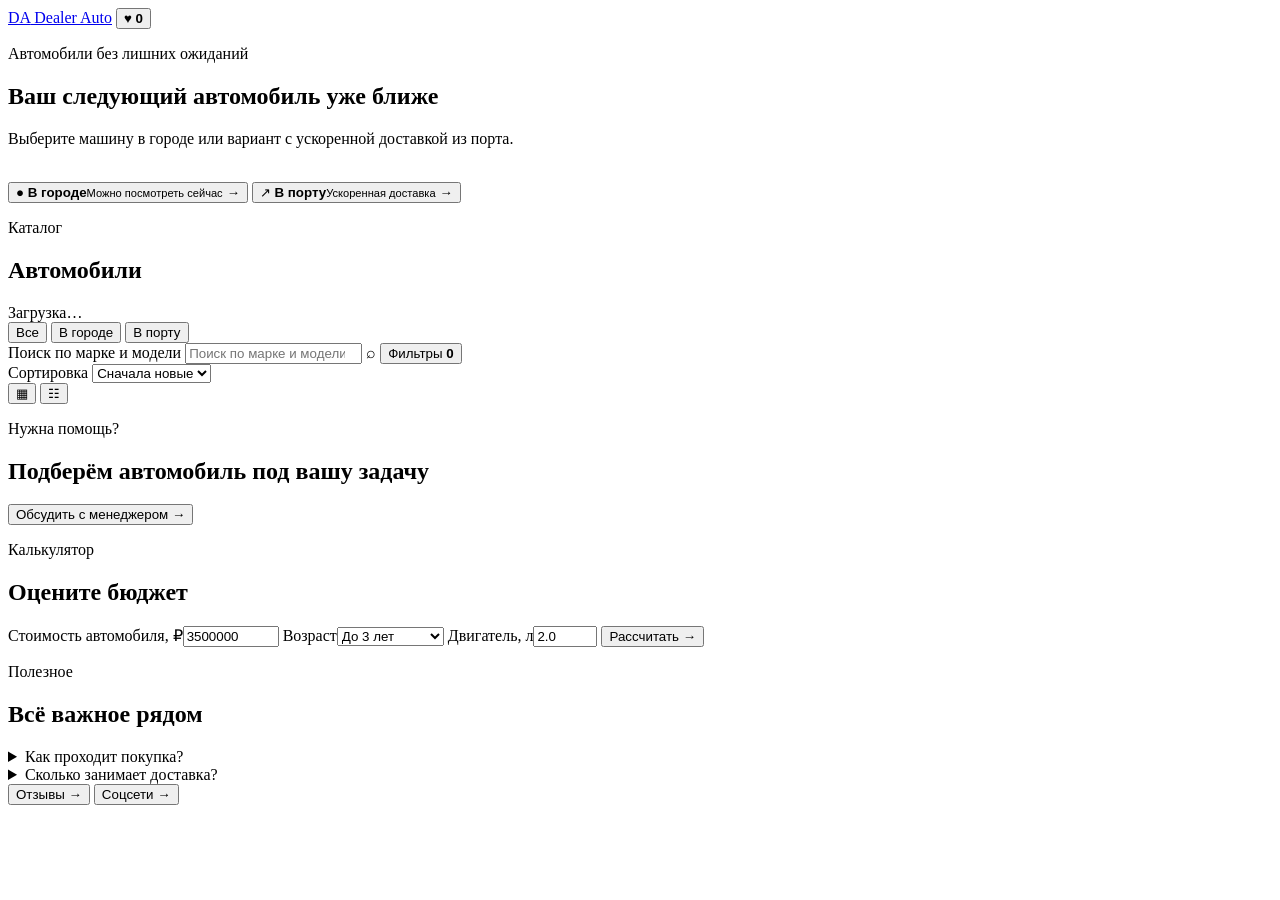
==== commit 064942a6: "webapp2 site и откл деплой" ====
--- a/showcase_webapp_bot/web/index.html
+++ b/showcase_webapp_bot/web/index.html
@@ -3,295 +3,185 @@
 <head>
   <meta charset="utf-8">
   <meta name="viewport" content="width=device-width, initial-scale=1, viewport-fit=cover">
-  <meta name="theme-color" content="#f7f1eb">
-  <title>Dealer Auto — каталог автомобилей</title>
+  <meta name="theme-color" content="#17191d">
+  <title>Dealer Auto — автомобили в городе и в порту</title>
   <link rel="preconnect" href="https://fonts.googleapis.com">
   <link rel="preconnect" href="https://fonts.gstatic.com" crossorigin>
-  <link href="https://fonts.googleapis.com/css2?family=Manrope:wght@400;500;600;700;800&family=Playfair+Display:wght@600;700&display=swap" rel="stylesheet">
-  <link rel="stylesheet" href="style.css">
+  <link href="https://fonts.googleapis.com/css2?family=Manrope:wght@400;500;600;700;800&display=swap" rel="stylesheet">
+  <link rel="stylesheet" href="/style.css?v=20260726-2">
   <script src="https://telegram.org/js/telegram-web-app.js"></script>
 </head>
 <body>
-  <main class="page">
+  <main>
     <section class="hero" id="top">
-      <div class="hero__topline">
-        <a class="brand" href="#top" aria-label="Dealer Auto">
-          <span class="brand__mark">D</span>
-          <span>DEALER AUTO</span>
-        </a>
-        <span class="hero__label">Каталог · 2026</span>
+      <nav class="topbar" aria-label="Основная навигация">
+        <a class="brand" href="#top"><span>DA</span> Dealer Auto</a>
+        <button class="favorite-head" id="favorite-head" type="button" aria-label="Открыть избранное">
+          <span aria-hidden="true">♥</span>
+          <b id="favorite-head-count">0</b>
+        </button>
+      </nav>
+
+      <div class="hero__copy">
+        <p class="eyebrow">Автомобили без лишних ожиданий</p>
+        <h1>Ваш следующий автомобиль уже ближе</h1>
+        <p>Выберите машину в городе или вариант с ускоренной доставкой из порта.</p>
       </div>
 
-      <div class="hero__content">
-        <p class="kicker">Автомобиль под ваш ритм</p>
-        <h1>Выбирайте <em>спокойно.</em><br>Остальное — <span class="mobile-break">на нас.</span></h1>
-        <p class="hero__description">Изучите варианты, сохраните понравившиеся и отправьте заявку на конкретный автомобиль прямо внутри Telegram.</p>
-        <a class="hero__cta" href="#catalog">Открыть каталог <span>↓</span></a>
+      <div class="hero-car" aria-hidden="true">
+        <div class="hero-car__glow"></div>
+        <img id="hero-image" alt="" src="">
       </div>
 
-      <div class="hero__note">
-        <span class="hero__note-icon">✦</span>
-        <p>Демонстрационные данные<br>для знакомства с Web App</p>
+      <div class="location-cards" aria-label="Категории каталога">
+        <button type="button" data-location-jump="city">
+          <span class="location-cards__icon">●</span>
+          <span><b>В городе</b><small>Можно посмотреть сейчас</small></span>
+          <i>→</i>
+        </button>
+        <button type="button" data-location-jump="port">
+          <span class="location-cards__icon location-cards__icon--port">↗</span>
+          <span><b>В порту</b><small>Ускоренная доставка</small></span>
+          <i>→</i>
+        </button>
       </div>
-      <div class="orb orb--blue"></div>
-      <div class="orb orb--peach"></div>
-    </section>
-
-    <nav class="service-nav" aria-label="Разделы Web App">
-      <a href="#catalog">Каталог</a>
-      <a href="#calculator">Калькулятор</a>
-      <a href="#help">Помощь</a>
-      <a href="#info">FAQ</a>
-    </nav>
-
-    <section class="benefits" aria-label="Преимущества">
-      <article class="benefit">
-        <span>01</span>
-        <h2>Выберите вариант</h2>
-        <p>Поиск, фильтры и подробные характеристики.</p>
-      </article>
-      <article class="benefit">
-        <span>02</span>
-        <h2>Сохраните лучшее</h2>
-        <p>Избранное работает до закрытия приложения.</p>
-      </article>
-      <article class="benefit">
-        <span>03</span>
-        <h2>Получите предложение</h2>
-        <p>Заявка сразу поступит менеджеру.</p>
-      </article>
     </section>
 
     <section class="catalog" id="catalog" aria-labelledby="catalog-title">
-      <div class="section-heading">
+      <header class="section-head">
         <div>
-          <p class="kicker">Каталог</p>
-          <h2 id="catalog-title">Подходящие<br>автомобили</h2>
+          <p class="eyebrow">Каталог</p>
+          <h2 id="catalog-title">Автомобили</h2>
         </div>
-        <p>Фотографии, цены и характеристики используются для демонстрации интерфейса.</p>
+        <span id="result-count">Загрузка…</span>
+      </header>
+
+      <div class="status-tabs" role="group" aria-label="Расположение автомобиля">
+        <button class="is-active" type="button" data-location="">Все</button>
+        <button type="button" data-location="city">В городе</button>
+        <button type="button" data-location="port">В порту</button>
       </div>
 
       <div class="catalog-tools">
         <label class="search">
-          <span class="sr-only">Поиск по каталогу</span>
-          <input id="search" type="search" placeholder="Марка или модель" autocomplete="off">
-          <i>⌕</i>
+          <span class="sr-only">Поиск по марке и модели</span>
+          <input id="search" type="search" placeholder="Поиск по марке и модели" autocomplete="off">
+          <span aria-hidden="true">⌕</span>
         </label>
+        <button class="tool-button" id="filters-button" type="button" aria-expanded="false" aria-controls="filters-panel">
+          Фильтры <b id="active-filter-count">0</b>
+        </button>
+      </div>
 
-        <details class="filters" id="filters">
-          <summary>Фильтры <span id="active-filter-count">0</span></summary>
-          <div class="filters__grid">
-            <label class="field">
-              <span>Марка</span>
-              <select id="brand-filter"><option value="">Все марки</option></select>
-            </label>
-            <label class="field">
-              <span>Цена до</span>
-              <select id="price-filter">
-                <option value="">Любая</option>
-                <option value="4000000">4 млн ₽</option>
-                <option value="6000000">6 млн ₽</option>
-                <option value="9000000">9 млн ₽</option>
-                <option value="12000000">12 млн ₽</option>
-              </select>
-            </label>
-            <label class="field">
-              <span>Год от</span>
-              <select id="year-filter">
-                <option value="">Любой</option>
-                <option value="2022">2022</option>
-                <option value="2023">2023</option>
-                <option value="2024">2024</option>
-                <option value="2025">2025</option>
-              </select>
-            </label>
-            <label class="field">
-              <span>Пробег до</span>
-              <select id="mileage-filter">
-                <option value="">Любой</option>
-                <option value="10000">10 000 км</option>
-                <option value="30000">30 000 км</option>
-                <option value="60000">60 000 км</option>
-              </select>
-            </label>
-            <label class="field">
-              <span>Кузов</span>
-              <select id="body-filter">
-                <option value="">Любой</option>
-                <option value="Седан">Седан</option>
-                <option value="Кроссовер">Кроссовер</option>
-                <option value="Внедорожник">Внедорожник</option>
-              </select>
-            </label>
-            <label class="field">
-              <span>Привод</span>
-              <select id="drive-filter">
-                <option value="">Любой</option>
-                <option value="Передний">Передний</option>
-                <option value="Полный">Полный</option>
-              </select>
-            </label>
-          </div>
-          <button class="text-button" id="reset-filters" type="button">Сбросить фильтры</button>
-        </details>
+      <div class="filters-panel" id="filters-panel" hidden>
+        <label><span>Марка</span><select id="brand-filter"><option value="">Все марки</option></select></label>
+        <label><span>Цена до</span><input id="price-filter" type="number" min="0" step="100000" placeholder="Любая"></label>
+        <label><span>Год от</span><input id="year-filter" type="number" min="1950" max="2100" placeholder="Любой"></label>
+        <label><span>Пробег до</span><input id="mileage-filter" type="number" min="0" step="1000" placeholder="Любой"></label>
+        <label><span>Кузов</span><select id="body-filter"><option value="">Любой</option></select></label>
+        <label><span>Привод</span><select id="drive-filter"><option value="">Любой</option></select></label>
+        <button class="link-button" id="reset-filters" type="button">Сбросить фильтры</button>
+      </div>
 
-        <div class="catalog-actions">
-          <label class="sort-control">
-            <span>Сортировка</span>
-            <select id="sort">
-              <option value="default">По умолчанию</option>
-              <option value="price-asc">Цена: сначала ниже</option>
-              <option value="price-desc">Цена: сначала выше</option>
-              <option value="year-desc">Год: сначала новые</option>
-              <option value="year-asc">Год: сначала старые</option>
-            </select>
-          </label>
-          <button class="favorite-filter" id="favorite-filter" type="button" aria-pressed="false">♡ Избранное</button>
+      <div class="catalog-controls">
+        <label>
+          <span class="sr-only">Сортировка</span>
+          <select id="sort">
+            <option value="new">Сначала новые</option>
+            <option value="price-asc">Цена: ниже</option>
+            <option value="price-desc">Цена: выше</option>
+          </select>
+        </label>
+        <div class="view-toggle" role="group" aria-label="Вид каталога">
+          <button class="is-active" type="button" data-view="grid" aria-label="Плитка">▦</button>
+          <button type="button" data-view="list" aria-label="Список">☷</button>
         </div>
       </div>
 
-      <div class="catalog-status">
-        <span id="result-count">0 автомобилей</span>
-        <span id="favorite-count">0 в избранном</span>
-      </div>
       <div class="car-list" id="car-list" aria-live="polite"></div>
       <div class="empty-state" id="empty-state" hidden>
         <span>⌕</span>
-        <h3>Ничего не найдено</h3>
-        <p>Попробуйте изменить запрос или сбросить фильтры.</p>
-        <button class="secondary-button" type="button" data-reset-filters>Сбросить</button>
+        <h3>Автомобили не найдены</h3>
+        <p>Измените параметры поиска или сбросьте фильтры.</p>
+        <button type="button" data-reset>Сбросить</button>
       </div>
     </section>
 
-    <section class="calculator" id="calculator" aria-labelledby="calculator-title">
-      <div class="section-heading">
-        <div>
-          <p class="kicker">Предварительный расчёт</p>
-          <h2 id="calculator-title">Оцените<br>бюджет</h2>
-        </div>
-        <p>Расчёт ориентировочный и требует уточнения у менеджера.</p>
+    <section class="manager-strip">
+      <div>
+        <p class="eyebrow">Нужна помощь?</p>
+        <h2>Подберём автомобиль под вашу задачу</h2>
       </div>
-      <form class="calculator-form" id="calculator-form">
-        <label class="field field--full">
-          <span>Стоимость автомобиля, ₽</span>
-          <input name="price" type="number" min="50000" max="50000000" step="10000" value="3500000" required>
-        </label>
-        <label class="field">
-          <span>Возраст</span>
-          <select name="age" required>
-            <option value="under_3">До 3 лет</option>
-            <option value="3_to_5">От 3 до 5 лет</option>
-            <option value="over_5">Старше 5 лет</option>
-          </select>
-        </label>
-        <label class="field">
-          <span>Двигатель, л</span>
-          <input name="engine" type="number" min="0.5" max="10" step="0.1" value="2.0" required>
-        </label>
-        <button class="submit" type="submit"><span>Рассчитать</span><i>→</i></button>
+      <button type="button" data-open-manager>Обсудить с менеджером <span>→</span></button>
+    </section>
+
+    <section class="calculator" id="calculator">
+      <header class="section-head">
+        <div><p class="eyebrow">Калькулятор</p><h2>Оцените бюджет</h2></div>
+      </header>
+      <form id="calculator-form">
+        <label><span>Стоимость автомобиля, ₽</span><input name="price" type="number" min="50000" max="50000000" step="10000" value="3500000" required></label>
+        <label><span>Возраст</span><select name="age" required><option value="under_3">До 3 лет</option><option value="3_to_5">От 3 до 5 лет</option><option value="over_5">Старше 5 лет</option></select></label>
+        <label><span>Двигатель, л</span><input name="engine" type="number" min=".5" max="10" step=".1" value="2.0" required></label>
+        <button class="primary-button" type="submit">Рассчитать <span>→</span></button>
       </form>
       <div class="calculation-result" id="calculation-result" hidden></div>
     </section>
 
-    <section class="help" id="help" aria-labelledby="help-title">
-      <div>
-        <p class="kicker">Персональный подбор</p>
-        <h2 id="help-title">Не знаете,<br>что выбрать?</h2>
-        <p>Опишите задачу — менеджер предложит несколько подходящих вариантов.</p>
-      </div>
-      <button class="hero__cta button-reset" type="button" data-open-manager>Менеджер подскажет <span>↗</span></button>
-    </section>
-
-    <section class="info" id="info" aria-labelledby="info-title">
-      <div class="section-heading">
-        <div>
-          <p class="kicker">Полезное</p>
-          <h2 id="info-title">Всё важное<br>в одном месте</h2>
-        </div>
-      </div>
-
+    <section class="info">
+      <p class="eyebrow">Полезное</p>
+      <h2>Всё важное рядом</h2>
       <div class="info-grid">
-        <article class="info-card">
-          <span>FAQ</span>
-          <details>
-            <summary>Как проходит покупка?</summary>
-            <p>Уточняем задачу, подбираем варианты, согласовываем смету и сопровождаем сделку.</p>
-          </details>
-          <details>
-            <summary>Сколько занимает доставка?</summary>
-            <p>Срок зависит от страны и маршрута. Точный прогноз формируется после выбора автомобиля.</p>
-          </details>
-          <details>
-            <summary>Что входит в расчёт?</summary>
-            <p>Автомобиль, ориентировочная пошлина, доставка и дополнительные расходы.</p>
-          </details>
-        </article>
-        <button class="info-link" type="button" data-placeholder="Группа отзывов будет добавлена позже.">
-          <span>⭐</span><b>Отзывы</b><small>Будут добавлены позже</small>
-        </button>
-        <button class="info-link" type="button" data-placeholder="Общий чат будет добавлен позже.">
-          <span>💬</span><b>Общий чат</b><small>Будет добавлен позже</small>
-        </button>
-        <button class="info-link" type="button" data-placeholder="Ссылки на социальные сети будут добавлены позже.">
-          <span>🌐</span><b>Соцсети</b><small>Будут добавлены позже</small>
-        </button>
+        <details><summary>Как проходит покупка?</summary><p>Уточняем задачу, подбираем варианты, согласовываем смету и сопровождаем сделку.</p></details>
+        <details><summary>Сколько занимает доставка?</summary><p>Срок зависит от страны и маршрута. Точный прогноз формируется после выбора автомобиля.</p></details>
+        <button type="button" data-placeholder="Отзывы будут добавлены позже.">Отзывы <span>→</span></button>
+        <button type="button" data-placeholder="Ссылки на соцсети будут добавлены позже.">Соцсети <span>→</span></button>
       </div>
     </section>
-
-    <footer>DEALER AUTO <span>·</span> ВАШ НАДЁЖНЫЙ МАРШРУТ К НОВОМУ АВТОМОБИЛЮ</footer>
   </main>
 
+  <dialog class="favorites-dialog" id="favorites-dialog" aria-labelledby="favorites-title">
+    <button class="dialog-close" type="button" data-close-favorites aria-label="Закрыть">×</button>
+    <header class="favorites-dialog__head">
+      <p class="eyebrow">Ваш выбор</p>
+      <h2 id="favorites-title">Избранное</h2>
+      <p id="favorites-summary">0 автомобилей</p>
+    </header>
+    <div class="favorites-list" id="favorites-list"></div>
+    <div class="favorites-empty" id="favorites-empty" hidden>
+      <span>♡</span>
+      <h3>Пока ничего не добавлено</h3>
+      <p>Нажимайте на сердце в карточках, чтобы сохранить интересные варианты.</p>
+    </div>
+    <button class="favorites-back" type="button" data-close-favorites>Продолжить выбор</button>
+  </dialog>
+
   <dialog class="car-dialog" id="car-dialog" aria-labelledby="car-dialog-title">
-    <button class="dialog-close" type="button" data-close-dialog aria-label="Закрыть">×</button>
+    <button class="dialog-close" type="button" data-close-car aria-label="Закрыть">×</button>
     <div id="car-dialog-content"></div>
   </dialog>
 
   <dialog class="lead-dialog" id="lead-dialog" aria-labelledby="lead-dialog-title">
     <button class="dialog-close" type="button" data-close-lead aria-label="Закрыть">×</button>
-    <div class="request__intro">
-      <p class="kicker" id="lead-kicker">Заявка</p>
-      <h2 id="lead-dialog-title">Получить<br>предложение</h2>
-      <p id="lead-description">Оставьте контакты, и менеджер свяжется с вами.</p>
-    </div>
-    <form class="lead-form" id="lead-form">
+    <header>
+      <p class="eyebrow" id="lead-kicker">Заявка</p>
+      <h2 id="lead-dialog-title">Обсудить автомобиль</h2>
+      <p id="lead-description">Оставьте контакты — менеджер свяжется с вами.</p>
+    </header>
+    <form id="lead-form">
       <input type="hidden" name="lead_type" value="car">
       <input type="hidden" name="car_id">
-      <label class="field">
-        <span>Как к вам обращаться</span>
-        <input name="name" required maxlength="80" autocomplete="name" placeholder="Ваше имя">
-      </label>
-      <label class="field">
-        <span>Номер телефона</span>
-        <input name="phone" required maxlength="30" inputmode="tel" autocomplete="tel" placeholder="+7 999 123-45-67">
-      </label>
-      <label class="field field--full">
-        <span>Telegram username <small>необязательно</small></span>
-        <input name="username" maxlength="64" autocomplete="username" placeholder="@username">
-      </label>
-      <label class="field">
-        <span>Автомобиль</span>
-        <input name="car_interest" id="car-interest" required maxlength="80" readonly>
-      </label>
-      <label class="field">
-        <span>Способ покупки</span>
-        <select name="purchase_method" required>
-          <option value="">Выберите вариант</option>
-          <option>Наличные</option>
-          <option>Кредит</option>
-          <option>Трейд-ин</option>
-          <option>Нужна консультация</option>
-        </select>
-      </label>
-      <label class="field field--full">
-        <span>Комментарий <small>необязательно</small></span>
-        <textarea name="comment" maxlength="500" placeholder="Ваши пожелания по автомобилю"></textarea>
-      </label>
-      <button class="submit" type="submit"><span>Отправить заявку</span><i>↗</i></button>
-      <p class="form-note">Нажимая кнопку, вы соглашаетесь на обработку данных для связи по заявке.</p>
+      <label><span>Имя</span><input name="name" required minlength="2" maxlength="80" autocomplete="name"></label>
+      <label><span>Телефон</span><input name="phone" required maxlength="30" inputmode="tel" autocomplete="tel" placeholder="+7 999 123-45-67"></label>
+      <label><span>Telegram username <small>необязательно</small></span><input name="username" maxlength="64" autocomplete="username" placeholder="@username"></label>
+      <label><span>Автомобиль</span><input id="car-interest" name="car_interest" required maxlength="80" readonly></label>
+      <label><span>Способ покупки</span><select name="purchase_method" required><option value="">Выберите</option><option>Наличные</option><option>Кредит</option><option>Трейд-ин</option><option>Нужна консультация</option></select></label>
+      <label class="wide"><span>Комментарий <small>необязательно</small></span><textarea name="comment" maxlength="500"></textarea></label>
+      <button class="primary-button wide" type="submit">Отправить заявку <span>→</span></button>
     </form>
   </dialog>
 
   <div class="toast" id="toast" role="status" aria-live="polite"></div>
-  <script src="app.js"></script>
+  <script src="/app.js?v=20260726-2"></script>
 </body>
 </html>
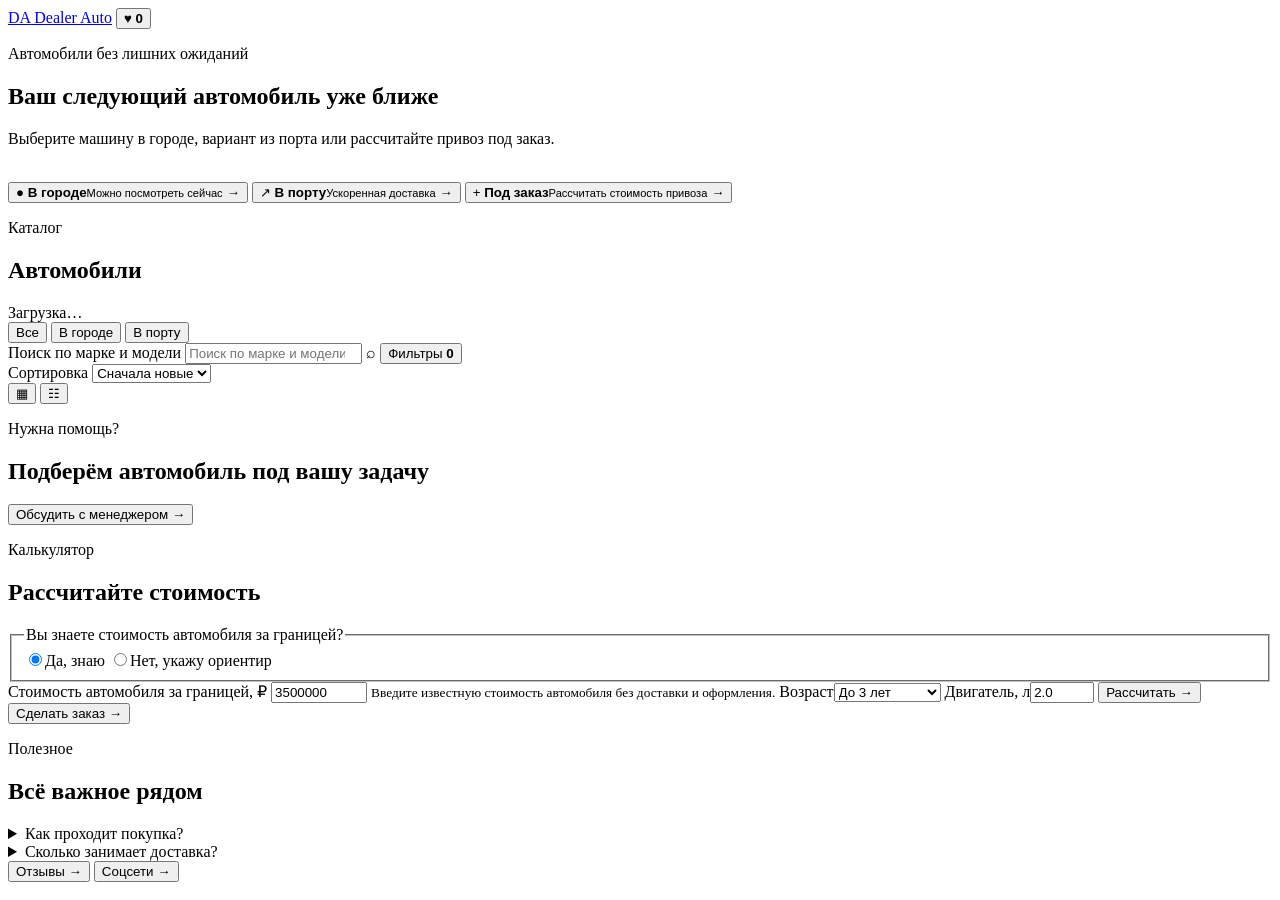
==== commit 90f1b80c: "webapp3 гтовый" ====
--- a/showcase_webapp_bot/web/index.html
+++ b/showcase_webapp_bot/web/index.html
@@ -8,7 +8,7 @@
   <link rel="preconnect" href="https://fonts.googleapis.com">
   <link rel="preconnect" href="https://fonts.gstatic.com" crossorigin>
   <link href="https://fonts.googleapis.com/css2?family=Manrope:wght@400;500;600;700;800&display=swap" rel="stylesheet">
-  <link rel="stylesheet" href="/style.css?v=20260726-2">
+  <link rel="stylesheet" href="/style.css?v=20260726-3">
   <script src="https://telegram.org/js/telegram-web-app.js"></script>
 </head>
 <body>
@@ -25,7 +25,7 @@
       <div class="hero__copy">
         <p class="eyebrow">Автомобили без лишних ожиданий</p>
         <h1>Ваш следующий автомобиль уже ближе</h1>
-        <p>Выберите машину в городе или вариант с ускоренной доставкой из порта.</p>
+        <p>Выберите машину в городе, вариант из порта или рассчитайте привоз под заказ.</p>
       </div>
 
       <div class="hero-car" aria-hidden="true">
@@ -42,6 +42,11 @@
         <button type="button" data-location-jump="port">
           <span class="location-cards__icon location-cards__icon--port">↗</span>
           <span><b>В порту</b><small>Ускоренная доставка</small></span>
+          <i>→</i>
+        </button>
+        <button class="location-cards__order" type="button" data-calculator-jump>
+          <span class="location-cards__icon location-cards__icon--order">+</span>
+          <span><b>Под заказ</b><small>Рассчитать стоимость привоза</small></span>
           <i>→</i>
         </button>
       </div>
@@ -117,14 +122,26 @@
 
     <section class="calculator" id="calculator">
       <header class="section-head">
-        <div><p class="eyebrow">Калькулятор</p><h2>Оцените бюджет</h2></div>
+        <div><p class="eyebrow">Калькулятор</p><h2>Рассчитайте стоимость</h2></div>
       </header>
       <form id="calculator-form">
-        <label><span>Стоимость автомобиля, ₽</span><input name="price" type="number" min="50000" max="50000000" step="10000" value="3500000" required></label>
+        <fieldset class="calculator-mode">
+          <legend>Вы знаете стоимость автомобиля за границей?</legend>
+          <div>
+            <label><input type="radio" name="price_mode" value="known" checked><span>Да, знаю</span></label>
+            <label><input type="radio" name="price_mode" value="budget"><span>Нет, укажу ориентир</span></label>
+          </div>
+        </fieldset>
+        <label class="calculator-price">
+          <span id="calculator-price-label">Стоимость автомобиля за границей, ₽</span>
+          <input name="price" type="number" min="50000" max="50000000" step="10000" value="3500000" inputmode="numeric" required>
+          <small id="calculator-price-hint">Введите известную стоимость автомобиля без доставки и оформления.</small>
+        </label>
         <label><span>Возраст</span><select name="age" required><option value="under_3">До 3 лет</option><option value="3_to_5">От 3 до 5 лет</option><option value="over_5">Старше 5 лет</option></select></label>
         <label><span>Двигатель, л</span><input name="engine" type="number" min=".5" max="10" step=".1" value="2.0" required></label>
         <button class="primary-button" type="submit">Рассчитать <span>→</span></button>
       </form>
+      <button class="calculator-order-button" type="button" data-open-order>Сделать заказ <span>→</span></button>
       <div class="calculation-result" id="calculation-result" hidden></div>
     </section>
 
@@ -182,6 +199,6 @@
   </dialog>
 
   <div class="toast" id="toast" role="status" aria-live="polite"></div>
-  <script src="/app.js?v=20260726-2"></script>
+  <script src="/app.js?v=20260726-3"></script>
 </body>
 </html>
